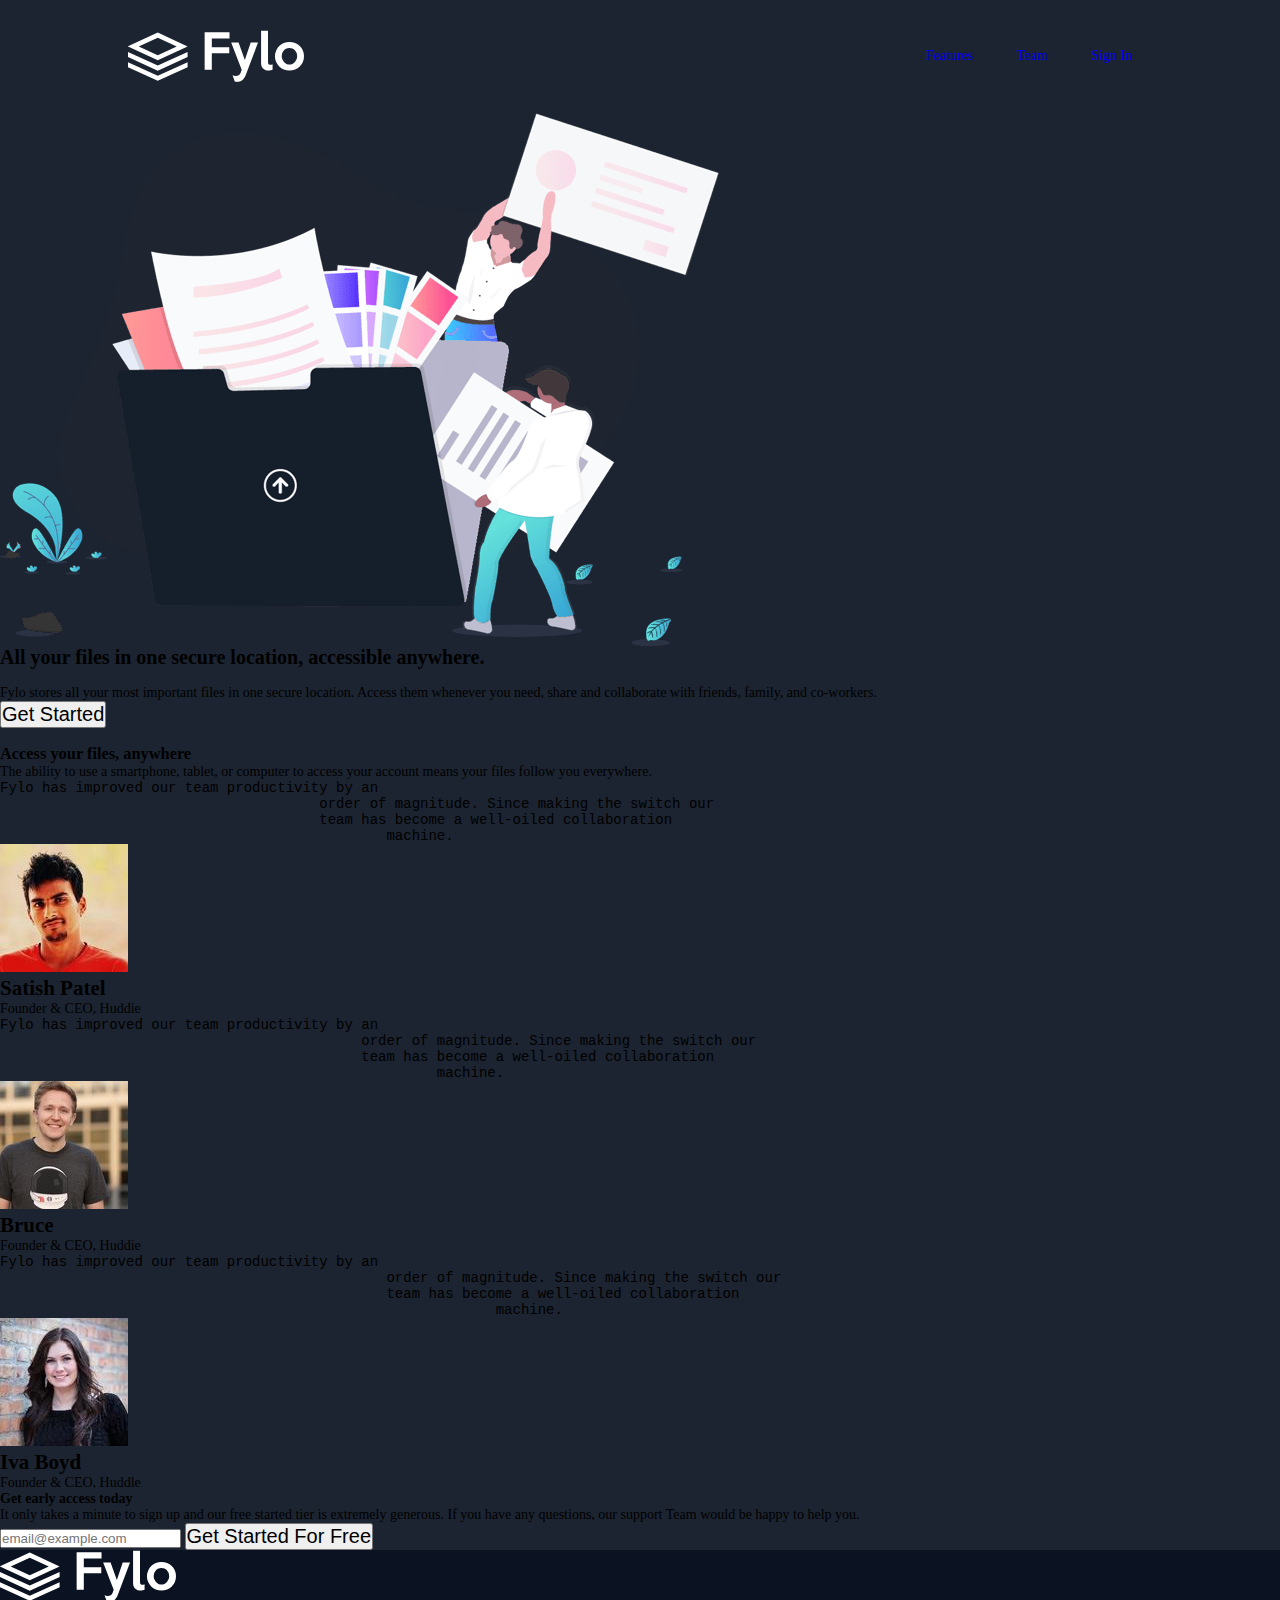
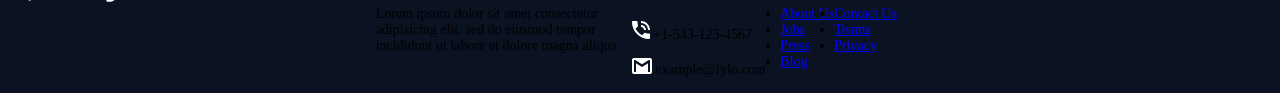
==== index.html @ 8680dce1 "Update index.html" ====
<!DOCTYPE html>
<html lang="en">

<head>
    <meta charset="UTF-8">
    <meta http-equiv="X-UA-Compatible" content="IE=edge">
    <meta name="viewport" content="width=device-width, initial-scale=1.0">
    <title>Welcome to Fylo</title>
    <link rel="stylesheet" href="main.css">
</head>

<body>
     <header>
         <!--Use semantic html instead of too many divs-->
                <img class="logo" src="images/logo.svg" alt="logo">
                <nav>
                    <ul class="navlinks">
                <!--use emmnet to create multiple links instead of creating div
                it will help make code neater/ yes i understand but most of us are beginnners here, we are only after the output of our code even if it is not 
                    organise then we can start working on improvement and if their is any other way you can suggest feel free to let us know on the telegram 
                    group thank you-->
                <li><a href="#">Features</a></li>
                <li><a href="#">Team</a></li>
                <li><a href="#">Sign In</a></li>
                    </ul>
                </nav>
    </header>

    <main>
        <section>
            <div>
                <img  class="icon"  src="images/illustration-intro.png" alt="">
            </div>
        <div>
            <h1>All your files in one secure location, accessible anywhere. </h1>
            <br/>    
            <p>Fylo stores all your most important files in one secure location. Access them whenever you need,
                    share and collaborate with friends, family, and co-workers.</p>
                   
                    <button>Get Started</button>
                    
                </div>
    </section>
    </main>
    
    <section class="menu">
        <div class="files">                            
          <img src="" alt="">                                   
           <h3>Access your files, anywhere</h3>                                        
           <p>The ability to use a smartphone, tablet, or                                                 
            computer to access your account means your                                                     
            files follow you everywhere. </p>       
       </div>   
    
    <div class="security">
        
    </section>
          
         <section class=”testimonials”>
                                     <!-- testimonials from users of fylo-->
                                            <!--one-->
                       <div class="satish-patel">
                               <p><pre>Fylo has improved our team productivity by an
                                      order of magnitude. Since making the switch our 
                                      team has become a well-oiled collaboration
                                              machine.</pre>
                                </p>


                                     <div class="image1">
                                         <img src="images/profile-1.jpg" alt="satish patel">
                                            <h2>Satish Patel</h2>
                                              <p>Founder & CEO, Huddie </p>
                                     </div>
                        </div>
                                                    
                                                    <!--two-->
                            <div class="bruce">
                                   <p><pre>Fylo has improved our team productivity by an
                                           order of magnitude. Since making the switch our 
                                           team has become a well-oiled collaboration
                                                    machine.</pre> </p>

                                        <div class="image2">
                                           <img src="images/profile-2.jpg" alt="Bruce">
                                               <h2>Bruce</h2>
                                                   <p>Founder & CEO, Huddie </p>
                                        </div>

                           </div>

                                                <!--three-->
                                 <div class="iva">
                                      <p><pre>Fylo has improved our team productivity by an
                                              order of magnitude. Since making the switch our 
                                              team has become a well-oiled collaboration
                                                           machine.</pre></p>
                                         <div class="image3">
                                             <img src="images/profile-3.jpg" alt="Iva Boyd">
                                                <h2>Iva Boyd</h2>
                                                   <p>Founder & CEO, Huddle </p>
                                          </div>

                                   </div>
        </section>
    

                   <form action="">
                        <h4>Get early access today</h4>
                            <p>It only takes a minute to sign up and our
                               free started tier is extremely generous. If
                                you have any questions, our support Team
                                  would be happy to help you.
                             </p>
                         <input type="email" placeholder="email@example.com">
                            <button>Get Started For Free</button>
                    </form>

    <section class="footer">
        <section class="footer-logo">
            <svg width="176" height="52" xmlns="http://www.w3.org/2000/svg">
                <g fill="#FFF" fill-rule="evenodd">
                    <path d="M0 16.372v.128l29.754 13.764 29.859-13.811v-.035L29.754 2.608 0 16.372zm10.727.064l19.028-8.802 19.03 8.802-19.031 8.801-19.027-8.801zM29.754 35.61L0 22.052v5.014l29.754 13.59L59.613 27.02v-5.015L29.754 35.61zm0 10.17L0 32.22v5.015l29.754 13.591L59.613 37.19v-5.014L29.754 45.78zM169.216 26.22a8.564 8.564 0 0 0-2.285-5.892 7.675 7.675 0 0 0-2.473-1.768 7.259 7.259 0 0 0-3.015-.636 7.259 7.259 0 0 0-3.015.636 7.674 7.674 0 0 0-2.473 1.768 8.565 8.565 0 0 0-2.285 5.893 8.564 8.564 0 0 0 2.285 5.893 7.674 7.674 0 0 0 2.473 1.767 7.258 7.258 0 0 0 3.015.637 7.258 7.258 0 0 0 3.015-.637 7.675 7.675 0 0 0 2.473-1.767 8.563 8.563 0 0 0 2.285-5.893zm6.784 0c0 2.044-.377 3.937-1.13 5.681a13.849 13.849 0 0 1-3.11 4.526c-1.319 1.273-2.866 2.279-4.64 3.017-1.775.739-3.667 1.108-5.677 1.108s-3.894-.37-5.653-1.108a14.659 14.659 0 0 1-4.617-3.04 14.116 14.116 0 0 1-3.11-4.55c-.753-1.744-1.13-3.622-1.13-5.633 0-1.98.385-3.842 1.154-5.586a14.718 14.718 0 0 1 3.133-4.573 14.457 14.457 0 0 1 4.617-3.064c1.759-.739 3.627-1.108 5.606-1.108 2.01 0 3.902.369 5.677 1.108 1.774.738 3.321 1.744 4.64 3.017 1.32 1.272 2.356 2.789 3.11 4.549.753 1.76 1.13 3.645 1.13 5.657zm-31.422 13.483a9.087 9.087 0 0 1-1.814.613 9.217 9.217 0 0 1-2.096.236c-1.005 0-1.971-.134-2.898-.4a6.347 6.347 0 0 1-2.426-1.297c-.69-.597-1.24-1.375-1.649-2.334-.408-.958-.612-2.113-.612-3.465V.717h6.925v31.16c0 1.132.228 1.91.683 2.334.456.425.997.637 1.625.637.786 0 1.54-.236 2.262-.707v5.562zM130.02 12.55l-12.249 32.386c-.91 2.42-2.104 4.164-3.58 5.233-1.476 1.068-3.235 1.603-5.277 1.603a8.4 8.4 0 0 1-1.036-.071 7.784 7.784 0 0 1-1.083-.212l-2.262-6.317a8.974 8.974 0 0 0 1.65.59 6.61 6.61 0 0 0 1.6.211c1.069 0 2.042-.243 2.922-.73.879-.488 1.554-1.391 2.025-2.711l.943-2.734-10.506-27.248h7.396l6.266 17.536 5.889-17.536h7.302zm-28.502-4.102H83.806v8.769h17.478v5.94H83.806v16.688h-7.16V2.179h24.873v6.27z"/>
                </g>
            </svg>
        </section>
        <section class="footer-2">
            <div class="map">
                <img src="" alt="">
            </div>
            <div>
                <p>Lorem ipsum dolor sit amet consectetur<br>
                   adipisicing elit. sed do eiusmod tempor<br>
                   incididunt ut labore et dolore magna aliqua
                </p>
            </div>
            <div>
                <div class="phoneline">
                    <svg width="18" height="18" xmlns="http://www.w3.org/2000/svg"><path d="M17 12.5c-1.2 0-2.4-.2-3.6-.6-.3-.1-.7 0-1 .2l-2.2 2.2c-2.8-1.4-5.1-3.8-6.6-6.6l2.2-2.2c.3-.3.4-.7.2-1-.3-1.1-.5-2.3-.5-3.5 0-.6-.4-1-1-1H1C.4 0 0 .4 0 1c0 9.4 7.6 17 17 17 .6 0 1-.4 1-1v-3.5c0-.6-.4-1-1-1zM16 9h2c0-5-4-9-9-9v2c3.9 0 7 3.1 7 7zm-4 0h2c0-2.8-2.2-5-5-5v2c1.7 0 3 1.3 3 3z" fill="#FFF" fill-rule="evenodd"/></svg>
                    <span>+1-543-123-4567</span>
                </div>
                <div class="phoneline">
                    <svg width="20" height="16" xmlns="http://www.w3.org/2000/svg"><g fill="none" fill-rule="evenodd"><path d="M-2-4h24v24H-2z"/><path d="M18 0H2C.9 0 0 .9 0 2v12c0 1.1.9 2 2 2h16c1.1 0 2-.9 2-2V2c0-1.1-.9-2-2-2zm0 14h-2V5.2L10 9 4 5.2V14H2V2h1.2L10 6.2 16.8 2H18v12z" fill="#FFF"/></g></svg>
                    <span>example@fylo.com</span>
                </div>
            </div>
            <div>
                <ul>
                    <li><a href="#">About Us</a></li>
                    <li><a href="#">Jobs</a></li>
                    <li><a href="#">Press</a></li>
                    <li><a href="#">Blog</a></li>
                </ul>
            </div>
            <div>
                <ul>
                    <li><a href="#">Contact Us</a></li>
                    <li><a href="#">Teams</a></li>
                    <li><a href="#">Privacy</a></li>
                </ul>
            </div>
            <div>
                <img src="" alt="">
                <img src="" alt="">
                <img src="" alt="">
            </div>
        </section>
    </section>
    
</body>

</html>
---- main.css ----
*{
    box-sizing: border-box;
    margin: 0;
    padding: 0;
    scroll-behavior: smooth;
}
body{
    background-color: hsl(217, 28%, 15%);
    font-size: 14px;
}
header{
    display: flex;
    justify-content: flex-end;
    align-items: center;
    padding: 30px 10%;
}
.logo{
cursor: pointer;
margin-right: auto;
}
.navlinks{
    list-style: none;
}
.navlinks li{
    display: inline-block;
    padding: 0px 20px;
    color: white;
}

.navlinks li a {
    transition: all 0.3s ease 0s;
    text-decoration: none;
}
.navlinks li a:hover {
    color: #0088a9;
}
.hero{
    display: flex;
    align-items: center;
    justify-content: center;
    text-align: center;
    margin: 0px 50px 0px 100px;
}
.hero p, h1, button{
font-size: 20px;
width: auto;
}
.hero button {
    width: 25%;
    border-radius: 20px;
    padding: 8px;
    border: 2px solid white;
    margin: 15px 6px 0px 0px;
    background: skyblue;
    transition: 0.5s ease;
    font-size: 15px;
}
/* i am having isue centering this */
.icon{
    display: flex;
    justify-content: center;
   }




.section-test {
    position: relative;
    margin: 40px 0px 300px 0px;
}
.quote {
    margin-left: 100px;
}
.testimonials {
    display: flex;
    justify-content: center;
    position: absolute;
    top: 30px;
    left: 110px;
    color: darkgrey;
}
.testimonial-i {
    border: 1px solid hsl(219, 30%, 18%);
    background-color: hsl(219, 30%, 18%);
    color: darkgrey;
    font-size: 14px;
    padding: 50px 30px;
    margin: 0px 25px 0px 0px;
    box-shadow: 10px 10px hsl(217, 28%, 16%);
}
.test-sec {
    display: flex;
    background-color: hsl(219, 30%, 18%);
    font-size: 8px;
    margin-top: 30px;
}
.image-t {
    width: 23px;
    border-radius: 50%;
}
.footer {
    background-color: hsl(219, 53%, 9%);
}
.footer-logo {
    background-image: url("logo.svg");
}
.footer-2 {
    display: flex;
    justify-content: center;
}
.phoneline {
    margin: 15px;
}
.social {
    background-color: a;
    border-radius: 50%;
}
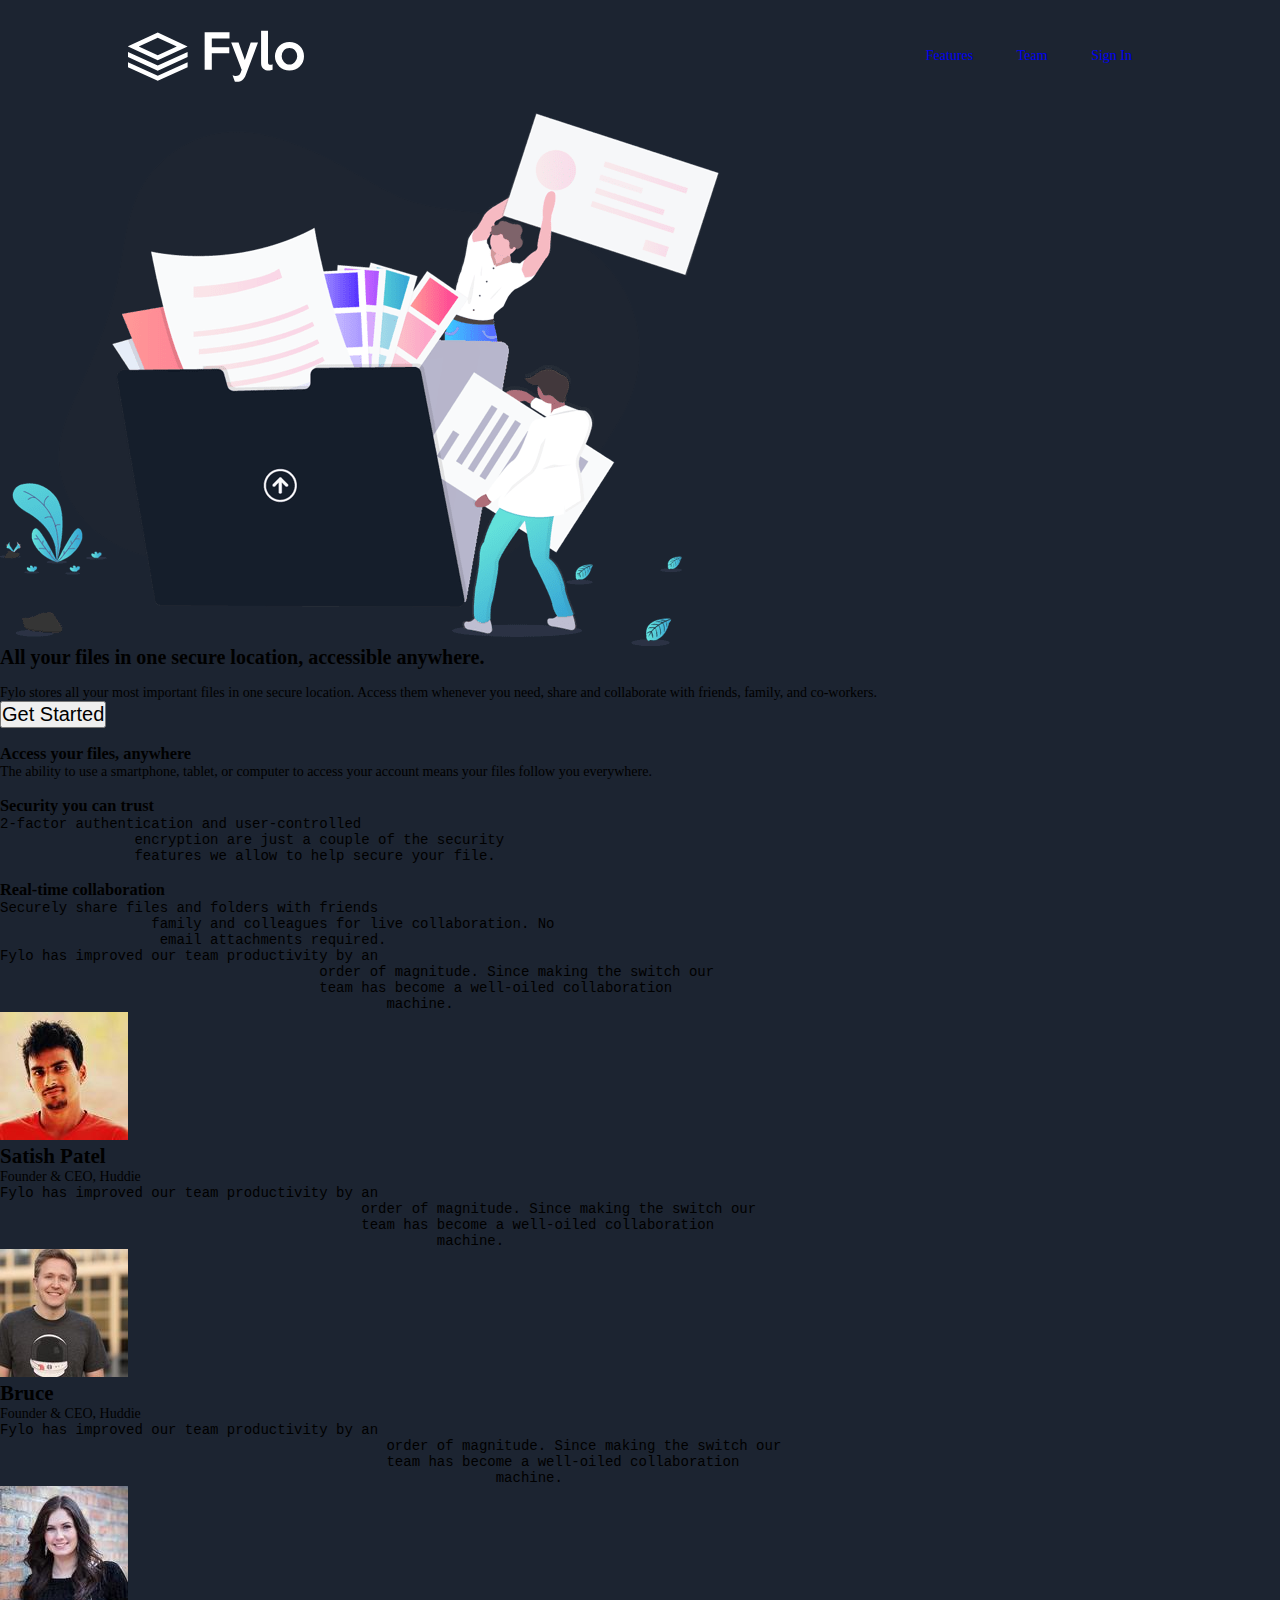
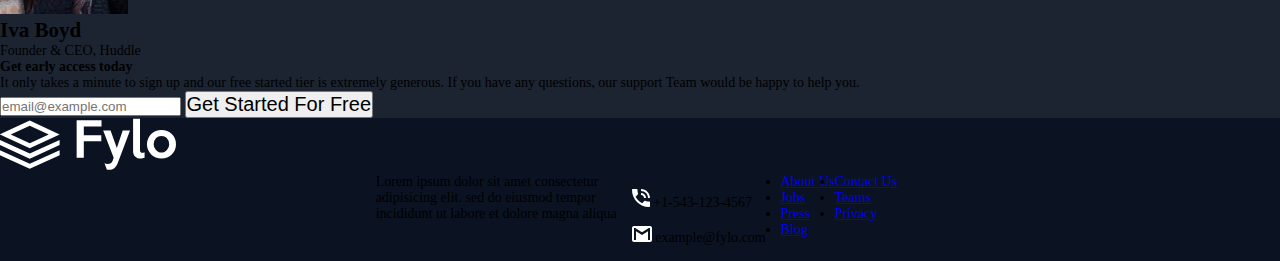
==== commit 66601831: "Update index.html" ====
--- a/index.html
+++ b/index.html
@@ -44,8 +44,9 @@
     </main>
     
     <section class="menu">
-        <div class="files">                            
-          <img src="" alt="">                                   
+
+       <div class="files">                            
+          <img src="images/" alt="">                                   
            <h3>Access your files, anywhere</h3>                                        
            <p>The ability to use a smartphone, tablet, or                                                 
             computer to access your account means your                                                     
@@ -53,6 +54,20 @@
        </div>   
     
     <div class="security">
+         <img src="images/" alt="">                       
+        <h3>Security you can trust</h3>                        
+        <p><pre>2-factor authentication and user-controlled                                        
+                encryption are just a couple of the security                                           
+                features we allow to help secure your file. </pre> </p>           
+    </div>     
+    
+    <div class="collaboration">                   
+          <img src="images/" alt="">                    
+         <h3>Real-time collaboration</h3>          
+          <p><pre>Securely share files and folders with friends                            
+                  family and colleagues for live collaboration. No                                        
+                   email attachments required.</pre> </p>   
+    </div>
         
     </section>
           
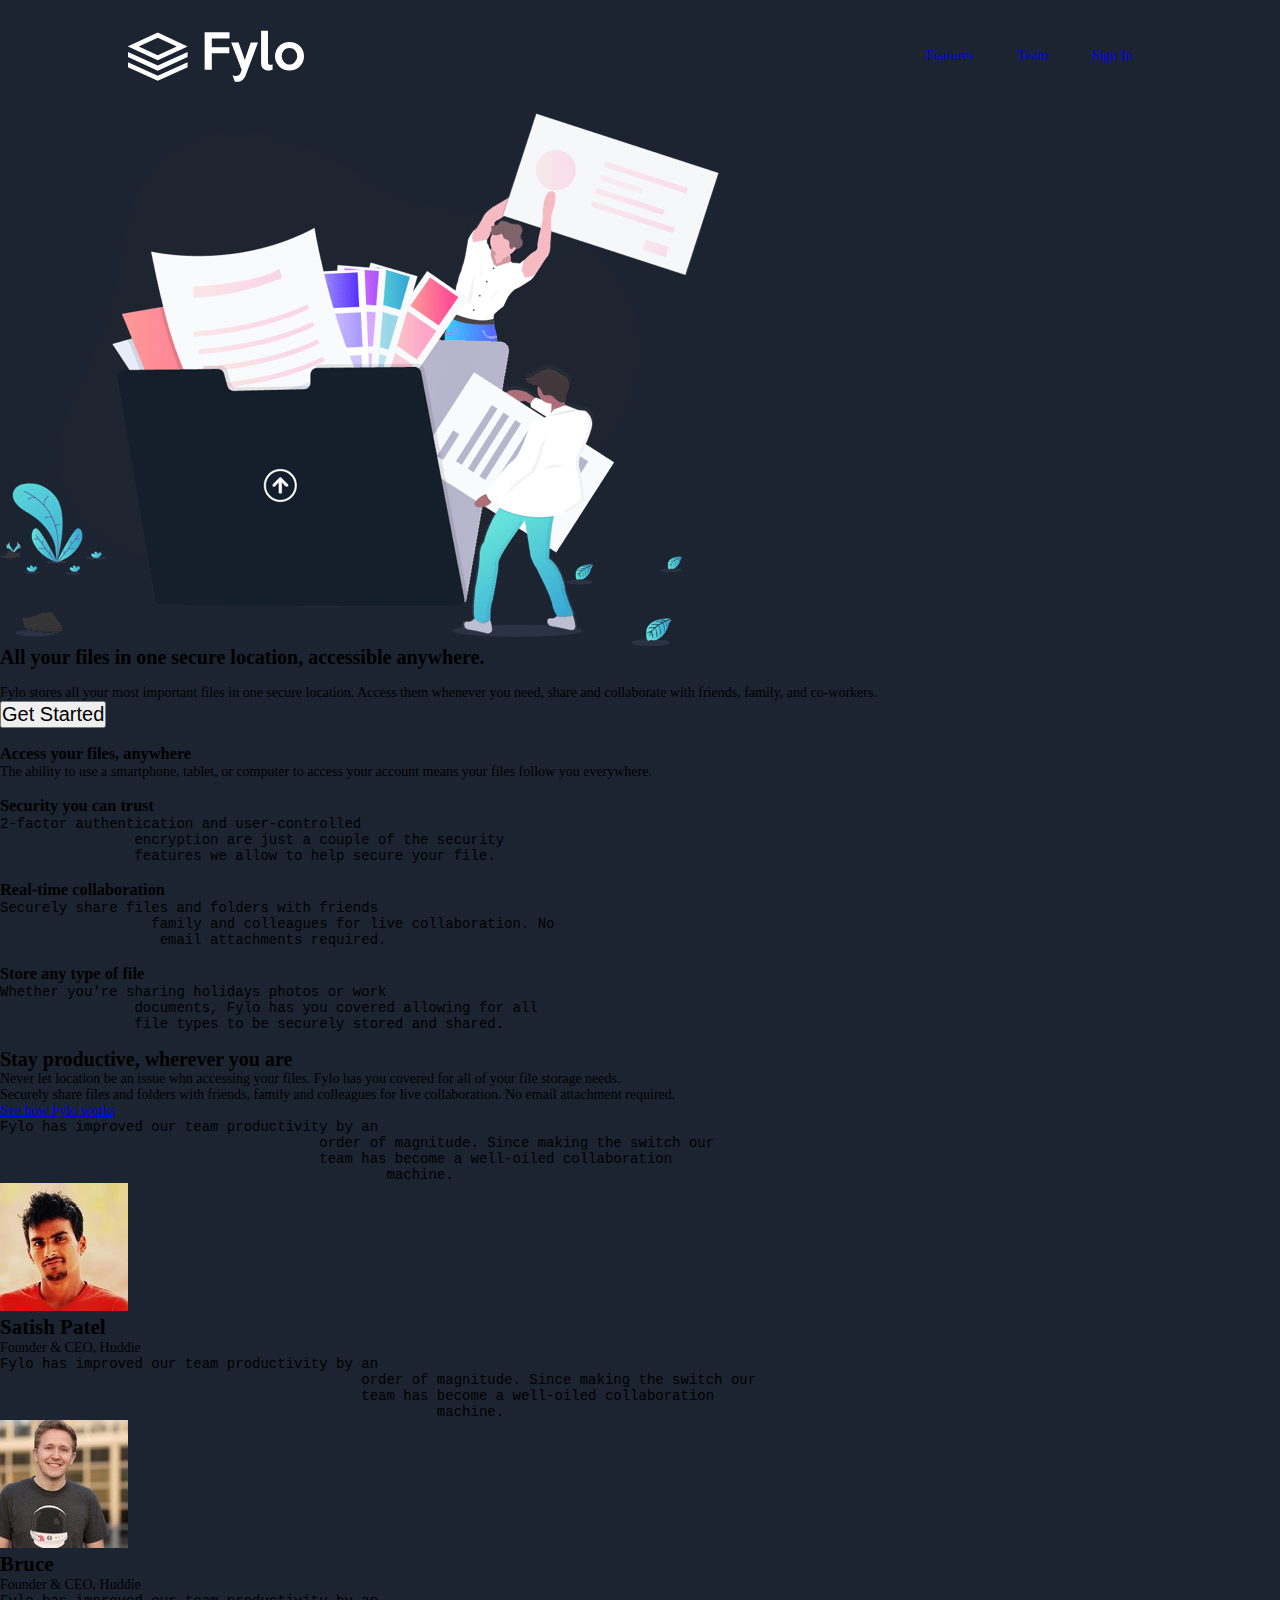
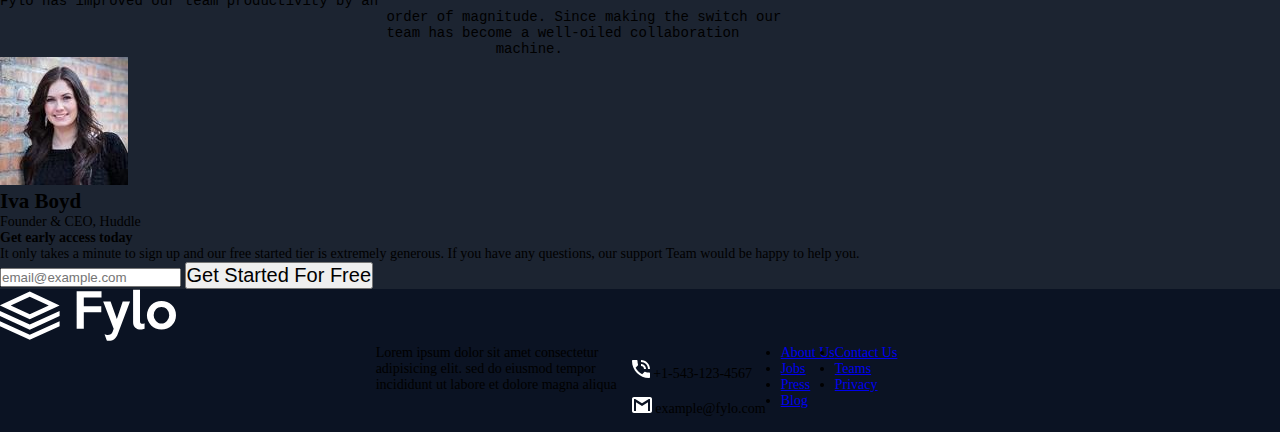
==== commit abad5716: "Update index.html" ====
--- a/index.html
+++ b/index.html
@@ -69,6 +69,27 @@
                    email attachments required.</pre> </p>   
     </div>
         
+    <div class="file">                                      
+        <img src="" alt="">                                       
+        <h3>Store any type of file</h3>                                   
+        <p><pre>Whether you're sharing holidays photos or work                                                     
+                documents, Fylo has you covered allowing for all                                                        
+                file types to be securely stored and shared.</pre></p>                             
+    </div>
+
+</section>    
+    <img src="images/" alt="">   
+        <div class="text">         
+           <h1>Stay productive, wherever you are</h1>            
+              <p>Never let location be an issue whn accessing                   
+                 your files. Fylo has you covered for all of your file                                  
+                 storage needs. </p>           
+   
+                      <p>Securely share files and folders with friends,                   
+                         family and colleagues for live collaboration. No                             
+                           email attachment required. </p>                
+    
+                               <a href="#">See how Fylo works</a>
     </section>
           
          <section class=”testimonials”>
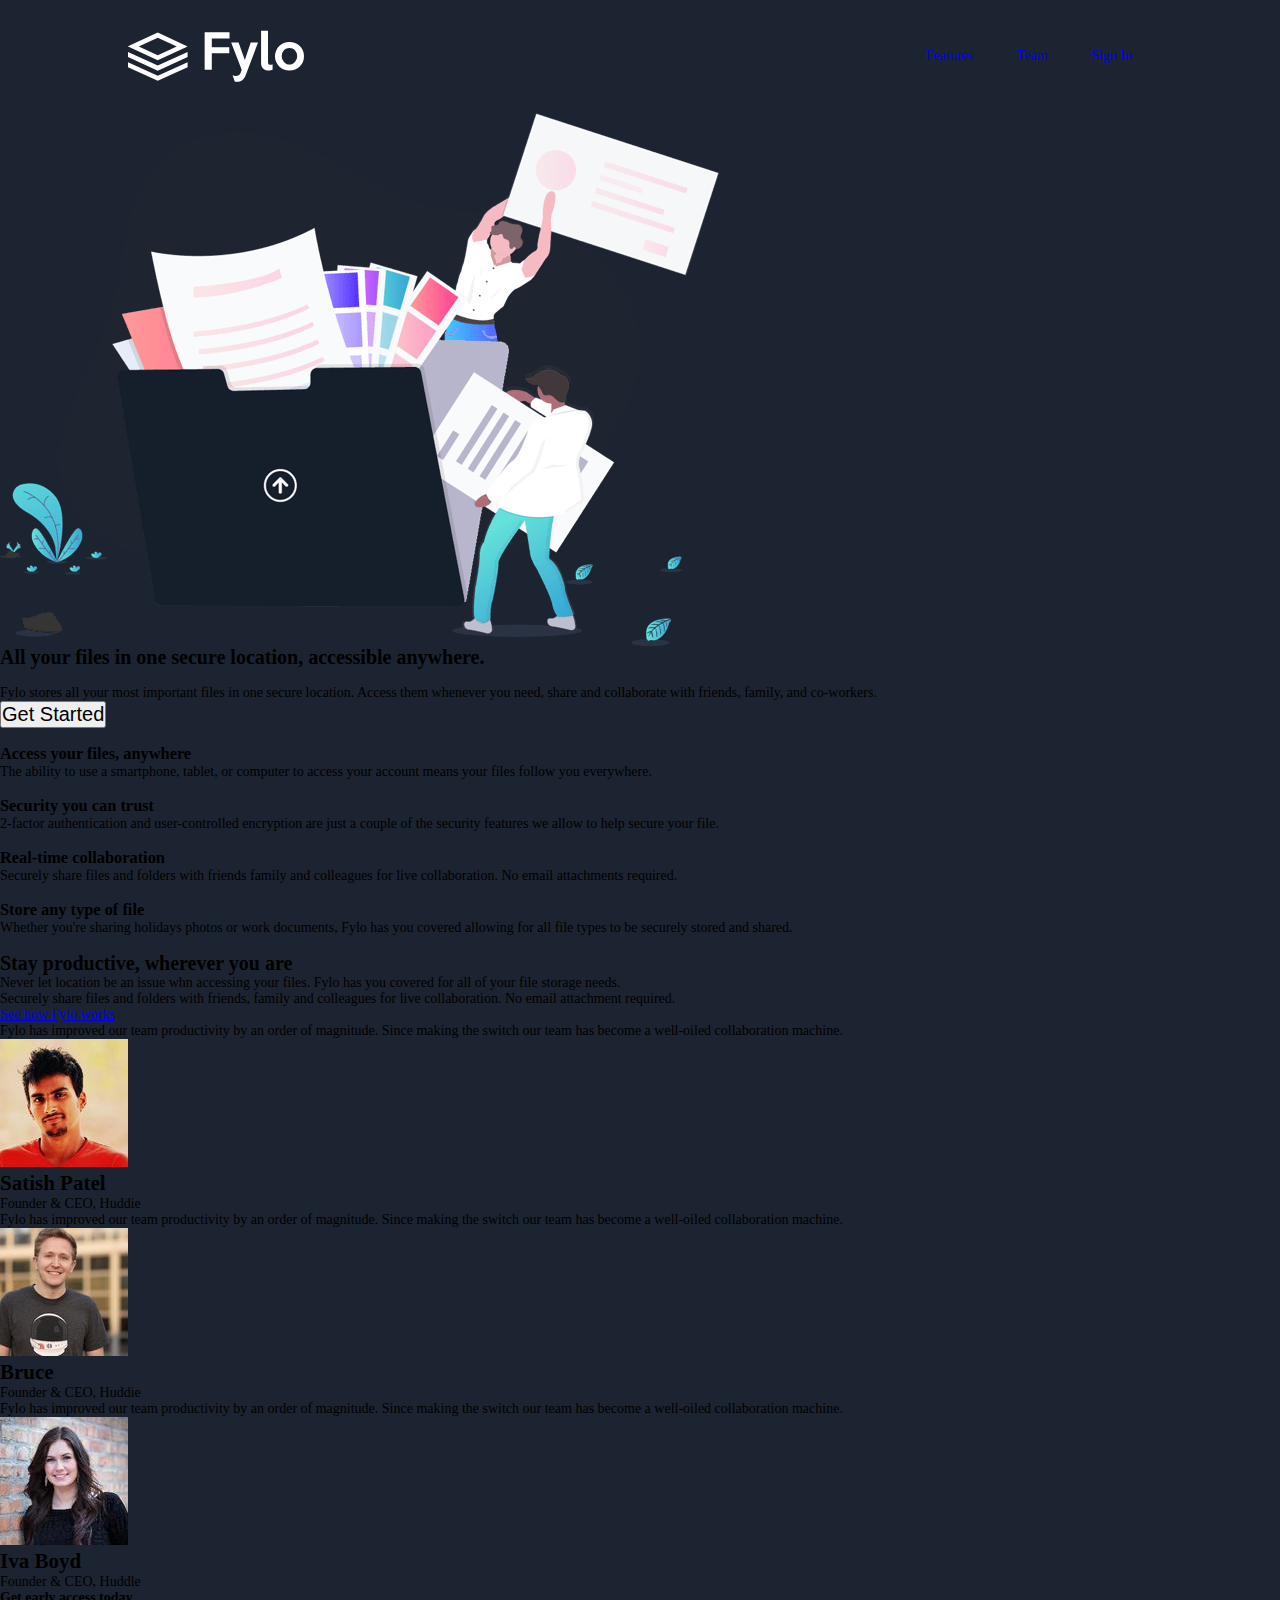
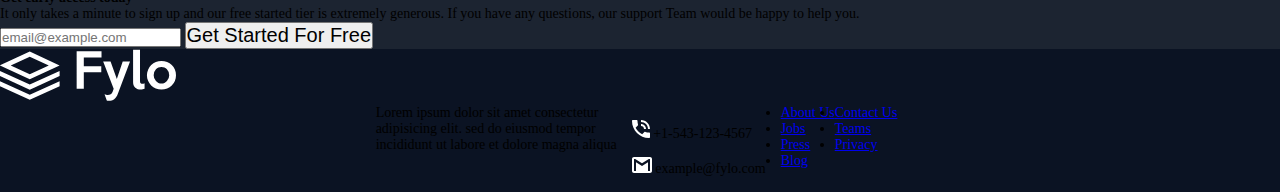
==== commit 0a547633: "Update index.html" ====
--- a/index.html
+++ b/index.html
@@ -56,25 +56,25 @@
     <div class="security">
          <img src="images/" alt="">                       
         <h3>Security you can trust</h3>                        
-        <p><pre>2-factor authentication and user-controlled                                        
+        <p>2-factor authentication and user-controlled                                        
                 encryption are just a couple of the security                                           
-                features we allow to help secure your file. </pre> </p>           
+                features we allow to help secure your file. </p>           
     </div>     
     
     <div class="collaboration">                   
           <img src="images/" alt="">                    
          <h3>Real-time collaboration</h3>          
-          <p><pre>Securely share files and folders with friends                            
+          <p>Securely share files and folders with friends                            
                   family and colleagues for live collaboration. No                                        
-                   email attachments required.</pre> </p>   
+                   email attachments required. </p>   
     </div>
         
     <div class="file">                                      
         <img src="" alt="">                                       
         <h3>Store any type of file</h3>                                   
-        <p><pre>Whether you're sharing holidays photos or work                                                     
+        <p>Whether you're sharing holidays photos or work                                                     
                 documents, Fylo has you covered allowing for all                                                        
-                file types to be securely stored and shared.</pre></p>                             
+                file types to be securely stored and shared.</p>                             
     </div>
 
 </section>    
@@ -96,10 +96,10 @@
                                      <!-- testimonials from users of fylo-->
                                             <!--one-->
                        <div class="satish-patel">
-                               <p><pre>Fylo has improved our team productivity by an
+                               <p>Fylo has improved our team productivity by an
                                       order of magnitude. Since making the switch our 
                                       team has become a well-oiled collaboration
-                                              machine.</pre>
+                                              machine.
                                 </p>
 
 
@@ -112,10 +112,10 @@
                                                     
                                                     <!--two-->
                             <div class="bruce">
-                                   <p><pre>Fylo has improved our team productivity by an
+                                   <p>Fylo has improved our team productivity by an
                                            order of magnitude. Since making the switch our 
                                            team has become a well-oiled collaboration
-                                                    machine.</pre> </p>
+                                                    machine. </p>
 
                                         <div class="image2">
                                            <img src="images/profile-2.jpg" alt="Bruce">
@@ -127,10 +127,10 @@
 
                                                 <!--three-->
                                  <div class="iva">
-                                      <p><pre>Fylo has improved our team productivity by an
+                                      <p>Fylo has improved our team productivity by an
                                               order of magnitude. Since making the switch our 
                                               team has become a well-oiled collaboration
-                                                           machine.</pre></p>
+                                                           machine.</p>
                                          <div class="image3">
                                              <img src="images/profile-3.jpg" alt="Iva Boyd">
                                                 <h2>Iva Boyd</h2>
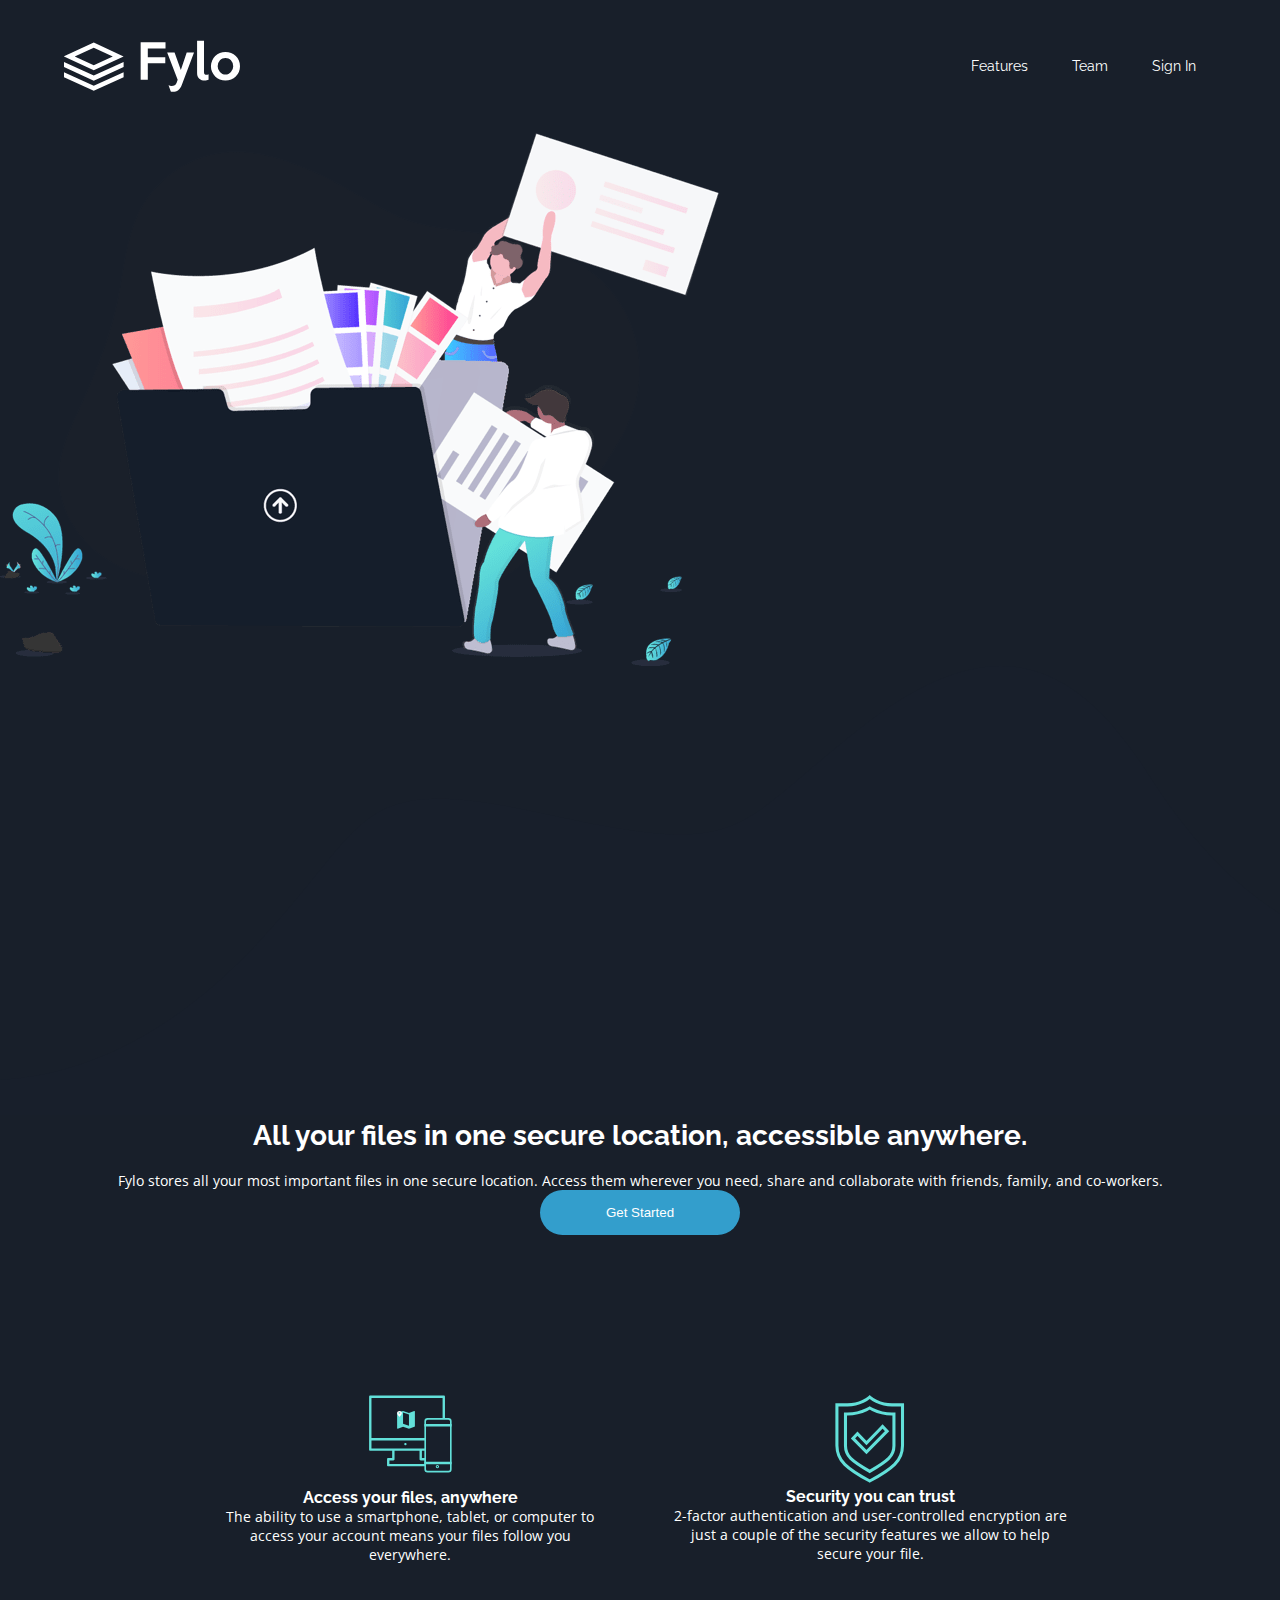
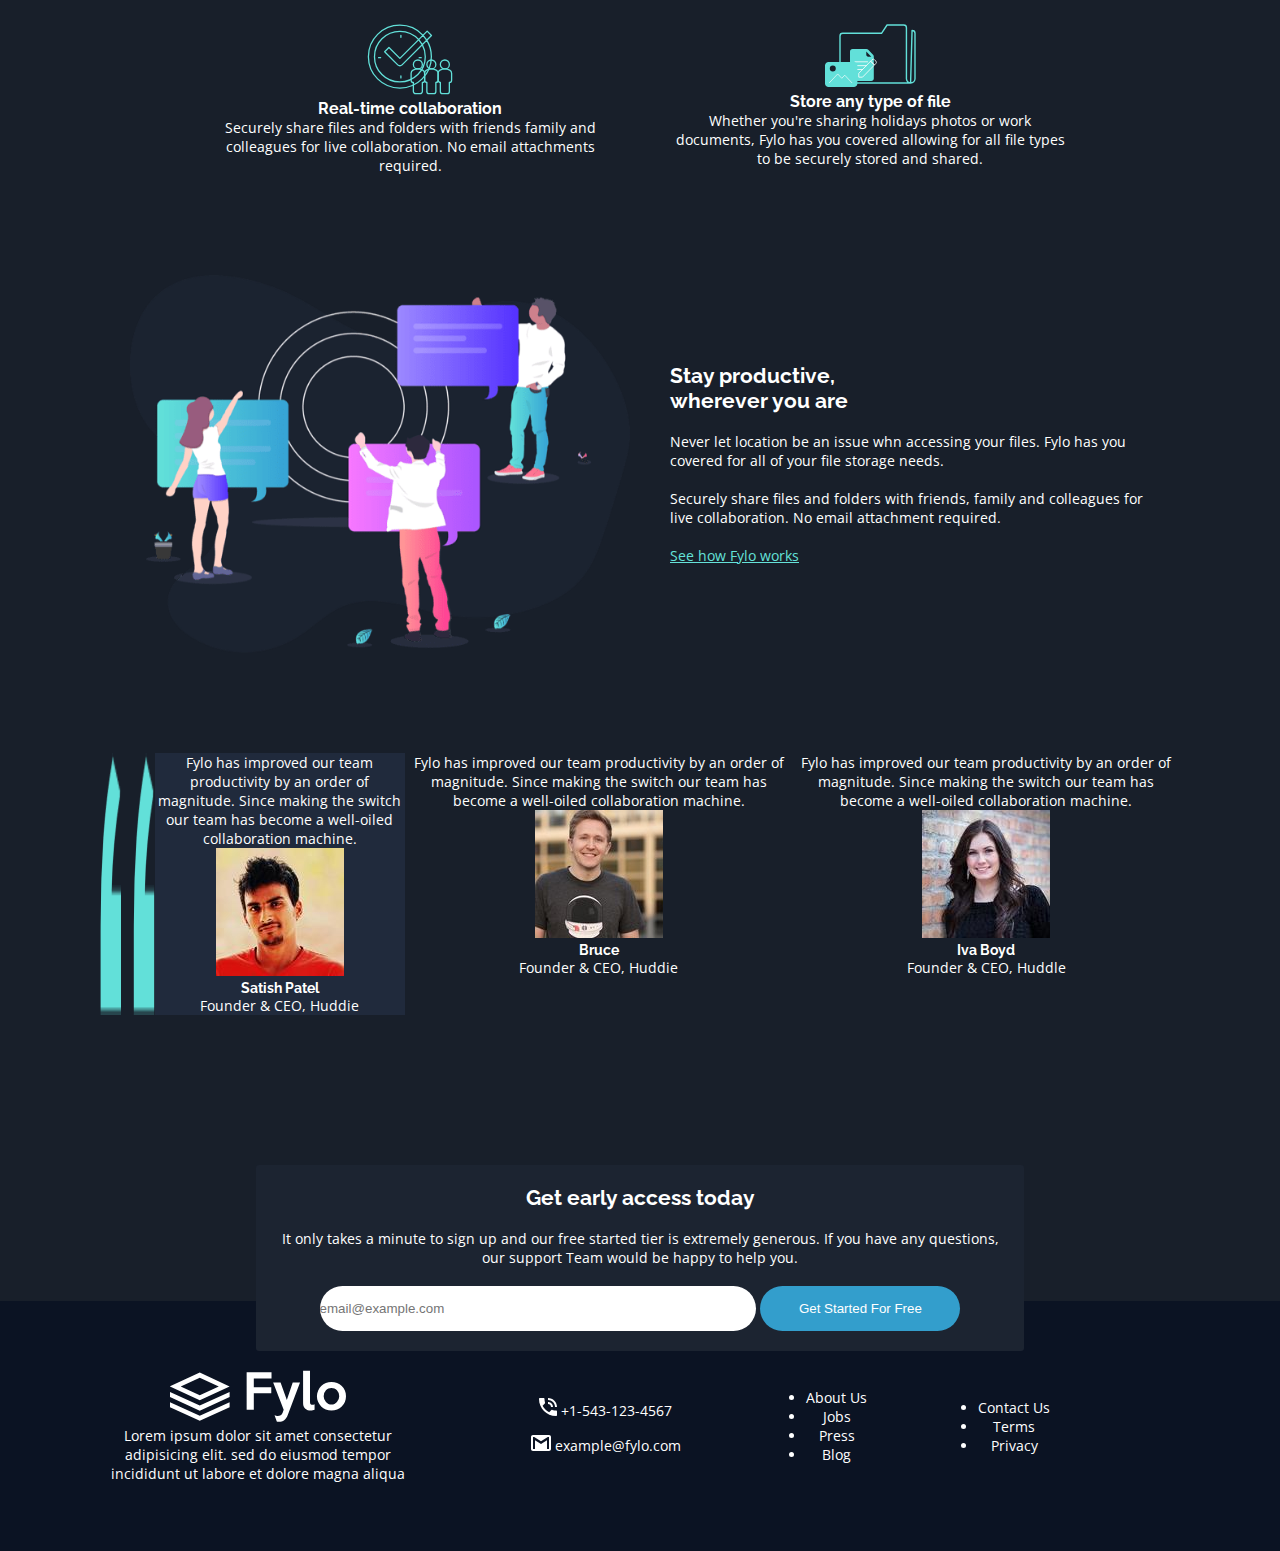
==== commit f40999c9: "Updated the CSS" ====
--- a/index.html
+++ b/index.html
@@ -7,14 +7,16 @@
     <meta name="viewport" content="width=device-width, initial-scale=1.0">
     <title>Welcome to Fylo</title>
     <link rel="stylesheet" href="main.css">
+    <link href="https://fonts.googleapis.com/css2?family=Raleway:wght@402;700&display=swap" rel="stylesheet">
+    <link href="https://fonts.googleapis.com/css2?family=Open+Sans:wght@400;701&display=swap" rel="stylesheet">
 </head>
 
 <body>
-     <header>
-         <!--Use semantic html instead of too many divs-->
-                <img class="logo" src="images/logo.svg" alt="logo">
-                <nav>
-                    <ul class="navlinks">
+    <header>
+        <!--Use semantic html instead of too many divs-->
+        <img class="logo" src="images/logo.svg" alt="logo">
+        <nav>
+            <ul class="navlinks">
                 <!--use emmnet to create multiple links instead of creating div
                 it will help make code neater/ yes i understand but most of us are beginnners here, we are only after the output of our code even if it is not 
                     organise then we can start working on improvement and if their is any other way you can suggest feel free to let us know on the telegram 
@@ -22,187 +24,199 @@
                 <li><a href="#">Features</a></li>
                 <li><a href="#">Team</a></li>
                 <li><a href="#">Sign In</a></li>
-                    </ul>
-                </nav>
+            </ul>
+        </nav>
     </header>
 
-    <main>
-        <section>
-            <div>
-                <img  class="icon"  src="images/illustration-intro.png" alt="">
-            </div>
+    <section class="main">
+        <img class="icon" src="images/illustration-intro.png" alt="">
         <div>
+            <img src="images/bg-curvy-desktop.svg" alt="">
             <h1>All your files in one secure location, accessible anywhere. </h1>
-            <br/>    
-            <p>Fylo stores all your most important files in one secure location. Access them whenever you need,
-                    share and collaborate with friends, family, and co-workers.</p>
-                   
-                    <button>Get Started</button>
-                    
+            <br />
+            <p>Fylo stores all your most important files in one secure location. Access them wherever you need,
+                share and collaborate with friends, family, and co-workers.</p>
+            <button>Get Started</button>
+        </div>
+    </section>
+
+    <section class="menu">
+
+        <div class="files">
+            <img src="images/icon-access-anywhere.svg" alt="">
+            <h3>Access your files, anywhere</h3>
+            <p>The ability to use a smartphone, tablet, or
+                computer to access your account means your
+                files follow you everywhere. </p>
+        </div>
+
+        <div class="security">
+            <img src="images/icon-security.svg" alt="">
+            <h3>Security you can trust</h3>
+            <p>2-factor authentication and user-controlled
+                encryption are just a couple of the security
+                features we allow to help secure your file. </p>
+        </div>
+
+        <div class="collaboration">
+            <img src="images/icon-collaboration.svg" alt="">
+            <h3>Real-time collaboration</h3>
+            <p>Securely share files and folders with friends
+                family and colleagues for live collaboration. No
+                email attachments required. </p>
+        </div>
+
+        <div class="file">
+            <img src="images/icon-any-file.svg" alt="">
+            <h3>Store any type of file</h3>
+            <p>Whether you're sharing holidays photos or work
+                documents, Fylo has you covered allowing for all
+                file types to be securely stored and shared.</p>
+        </div>
+    </section>
+
+    <section class="illustration">
+        <img src="images/illustration-stay-productive.png" alt="">
+        <div class="text">
+            <h2>Stay productive, wherever you are</h2>
+            <br>
+            <p>Never let location be an issue whn accessing
+                your files. Fylo has you covered for all of your file
+                storage needs. </p>
+            <br>
+            <p>Securely share files and folders with friends,
+                family and colleagues for live collaboration. No
+                email attachment required. </p>
+            <br>
+            <a href="#">See how Fylo works</a>
+        </div>
+    </section>
+
+    <section class="testimonials">
+        <!-- testimonials from users of fylo-->
+        <!--one-->
+        <img src="images/bg-quotes.png" alt="">
+        <div class="satish-patel">
+            <p>Fylo has improved our team productivity by an
+                order of magnitude. Since making the switch our
+                team has become a well-oiled collaboration
+                machine.
+            </p>
+
+            <div class="image1">
+                <img src="images/profile-1.jpg" alt="satish patel">
+                <h4>Satish Patel</h4>
+                <p>Founder & CEO, Huddie </p>
+            </div>
+        </div>
+
+        <!--two-->
+        <div class="bruce">
+            <p>Fylo has improved our team productivity by an
+                order of magnitude. Since making the switch our
+                team has become a well-oiled collaboration
+                machine. </p>
+
+            <div class="image2">
+                <img src="images/profile-2.jpg" alt="Bruce">
+                <h4>Bruce</h4>
+                <p>Founder & CEO, Huddie </p>
+            </div>
+        </div>
+
+        <!--three-->
+        <div class="iva">
+            <p>Fylo has improved our team productivity by an
+                order of magnitude. Since making the switch our
+                team has become a well-oiled collaboration
+                machine.</p>
+            <div class="image3">
+                <img src="images/profile-3.jpg" alt="Iva Boyd">
+                <h4>Iva Boyd</h4>
+                <p>Founder & CEO, Huddle </p>
+            </div>
+        </div>
+    </section>
+
+    <section class="form">
+        <form action="">
+            <h2>Get early access today</h2>
+            <br>
+            <p>It only takes a minute to sign up and our
+                free started tier is extremely generous. If
+                you have any questions, our support Team
+                would be happy to help you.
+            </p>
+            <br>
+            <input type="email" placeholder="email@example.com">
+            <button>Get Started For Free</button>
+        </form>
+    </section>
+
+    <section class="footer">
+        <div class="left-side">
+            <section class="footer-logo">
+                <svg width="176" height="52" xmlns="http://www.w3.org/2000/svg">
+                    <g fill="#FFF" fill-rule="evenodd">
+                        <path
+                            d="M0 16.372v.128l29.754 13.764 29.859-13.811v-.035L29.754 2.608 0 16.372zm10.727.064l19.028-8.802 19.03 8.802-19.031 8.801-19.027-8.801zM29.754 35.61L0 22.052v5.014l29.754 13.59L59.613 27.02v-5.015L29.754 35.61zm0 10.17L0 32.22v5.015l29.754 13.591L59.613 37.19v-5.014L29.754 45.78zM169.216 26.22a8.564 8.564 0 0 0-2.285-5.892 7.675 7.675 0 0 0-2.473-1.768 7.259 7.259 0 0 0-3.015-.636 7.259 7.259 0 0 0-3.015.636 7.674 7.674 0 0 0-2.473 1.768 8.565 8.565 0 0 0-2.285 5.893 8.564 8.564 0 0 0 2.285 5.893 7.674 7.674 0 0 0 2.473 1.767 7.258 7.258 0 0 0 3.015.637 7.258 7.258 0 0 0 3.015-.637 7.675 7.675 0 0 0 2.473-1.767 8.563 8.563 0 0 0 2.285-5.893zm6.784 0c0 2.044-.377 3.937-1.13 5.681a13.849 13.849 0 0 1-3.11 4.526c-1.319 1.273-2.866 2.279-4.64 3.017-1.775.739-3.667 1.108-5.677 1.108s-3.894-.37-5.653-1.108a14.659 14.659 0 0 1-4.617-3.04 14.116 14.116 0 0 1-3.11-4.55c-.753-1.744-1.13-3.622-1.13-5.633 0-1.98.385-3.842 1.154-5.586a14.718 14.718 0 0 1 3.133-4.573 14.457 14.457 0 0 1 4.617-3.064c1.759-.739 3.627-1.108 5.606-1.108 2.01 0 3.902.369 5.677 1.108 1.774.738 3.321 1.744 4.64 3.017 1.32 1.272 2.356 2.789 3.11 4.549.753 1.76 1.13 3.645 1.13 5.657zm-31.422 13.483a9.087 9.087 0 0 1-1.814.613 9.217 9.217 0 0 1-2.096.236c-1.005 0-1.971-.134-2.898-.4a6.347 6.347 0 0 1-2.426-1.297c-.69-.597-1.24-1.375-1.649-2.334-.408-.958-.612-2.113-.612-3.465V.717h6.925v31.16c0 1.132.228 1.91.683 2.334.456.425.997.637 1.625.637.786 0 1.54-.236 2.262-.707v5.562zM130.02 12.55l-12.249 32.386c-.91 2.42-2.104 4.164-3.58 5.233-1.476 1.068-3.235 1.603-5.277 1.603a8.4 8.4 0 0 1-1.036-.071 7.784 7.784 0 0 1-1.083-.212l-2.262-6.317a8.974 8.974 0 0 0 1.65.59 6.61 6.61 0 0 0 1.6.211c1.069 0 2.042-.243 2.922-.73.879-.488 1.554-1.391 2.025-2.711l.943-2.734-10.506-27.248h7.396l6.266 17.536 5.889-17.536h7.302zm-28.502-4.102H83.806v8.769h17.478v5.94H83.806v16.688h-7.16V2.179h24.873v6.27z" />
+                    </g>
+                </svg>
+            </section>
+            <section class="footer-2">
+                <div class="map">
+                    <img src="" alt="">
                 </div>
-    </section>
-    </main>
-    
-    <section class="menu">
-
-       <div class="files">                            
-          <img src="images/" alt="">                                   
-           <h3>Access your files, anywhere</h3>                                        
-           <p>The ability to use a smartphone, tablet, or                                                 
-            computer to access your account means your                                                     
-            files follow you everywhere. </p>       
-       </div>   
-    
-    <div class="security">
-         <img src="images/" alt="">                       
-        <h3>Security you can trust</h3>                        
-        <p>2-factor authentication and user-controlled                                        
-                encryption are just a couple of the security                                           
-                features we allow to help secure your file. </p>           
-    </div>     
-    
-    <div class="collaboration">                   
-          <img src="images/" alt="">                    
-         <h3>Real-time collaboration</h3>          
-          <p>Securely share files and folders with friends                            
-                  family and colleagues for live collaboration. No                                        
-                   email attachments required. </p>   
-    </div>
-        
-    <div class="file">                                      
-        <img src="" alt="">                                       
-        <h3>Store any type of file</h3>                                   
-        <p>Whether you're sharing holidays photos or work                                                     
-                documents, Fylo has you covered allowing for all                                                        
-                file types to be securely stored and shared.</p>                             
-    </div>
-
-</section>    
-    <img src="images/" alt="">   
-        <div class="text">         
-           <h1>Stay productive, wherever you are</h1>            
-              <p>Never let location be an issue whn accessing                   
-                 your files. Fylo has you covered for all of your file                                  
-                 storage needs. </p>           
-   
-                      <p>Securely share files and folders with friends,                   
-                         family and colleagues for live collaboration. No                             
-                           email attachment required. </p>                
-    
-                               <a href="#">See how Fylo works</a>
-    </section>
-          
-         <section class=”testimonials”>
-                                     <!-- testimonials from users of fylo-->
-                                            <!--one-->
-                       <div class="satish-patel">
-                               <p>Fylo has improved our team productivity by an
-                                      order of magnitude. Since making the switch our 
-                                      team has become a well-oiled collaboration
-                                              machine.
-                                </p>
-
-
-                                     <div class="image1">
-                                         <img src="images/profile-1.jpg" alt="satish patel">
-                                            <h2>Satish Patel</h2>
-                                              <p>Founder & CEO, Huddie </p>
-                                     </div>
-                        </div>
-                                                    
-                                                    <!--two-->
-                            <div class="bruce">
-                                   <p>Fylo has improved our team productivity by an
-                                           order of magnitude. Since making the switch our 
-                                           team has become a well-oiled collaboration
-                                                    machine. </p>
-
-                                        <div class="image2">
-                                           <img src="images/profile-2.jpg" alt="Bruce">
-                                               <h2>Bruce</h2>
-                                                   <p>Founder & CEO, Huddie </p>
-                                        </div>
-
-                           </div>
-
-                                                <!--three-->
-                                 <div class="iva">
-                                      <p>Fylo has improved our team productivity by an
-                                              order of magnitude. Since making the switch our 
-                                              team has become a well-oiled collaboration
-                                                           machine.</p>
-                                         <div class="image3">
-                                             <img src="images/profile-3.jpg" alt="Iva Boyd">
-                                                <h2>Iva Boyd</h2>
-                                                   <p>Founder & CEO, Huddle </p>
-                                          </div>
-
-                                   </div>
-        </section>
-    
-
-                   <form action="">
-                        <h4>Get early access today</h4>
-                            <p>It only takes a minute to sign up and our
-                               free started tier is extremely generous. If
-                                you have any questions, our support Team
-                                  would be happy to help you.
-                             </p>
-                         <input type="email" placeholder="email@example.com">
-                            <button>Get Started For Free</button>
-                    </form>
-
-    <section class="footer">
-        <section class="footer-logo">
-            <svg width="176" height="52" xmlns="http://www.w3.org/2000/svg">
-                <g fill="#FFF" fill-rule="evenodd">
-                    <path d="M0 16.372v.128l29.754 13.764 29.859-13.811v-.035L29.754 2.608 0 16.372zm10.727.064l19.028-8.802 19.03 8.802-19.031 8.801-19.027-8.801zM29.754 35.61L0 22.052v5.014l29.754 13.59L59.613 27.02v-5.015L29.754 35.61zm0 10.17L0 32.22v5.015l29.754 13.591L59.613 37.19v-5.014L29.754 45.78zM169.216 26.22a8.564 8.564 0 0 0-2.285-5.892 7.675 7.675 0 0 0-2.473-1.768 7.259 7.259 0 0 0-3.015-.636 7.259 7.259 0 0 0-3.015.636 7.674 7.674 0 0 0-2.473 1.768 8.565 8.565 0 0 0-2.285 5.893 8.564 8.564 0 0 0 2.285 5.893 7.674 7.674 0 0 0 2.473 1.767 7.258 7.258 0 0 0 3.015.637 7.258 7.258 0 0 0 3.015-.637 7.675 7.675 0 0 0 2.473-1.767 8.563 8.563 0 0 0 2.285-5.893zm6.784 0c0 2.044-.377 3.937-1.13 5.681a13.849 13.849 0 0 1-3.11 4.526c-1.319 1.273-2.866 2.279-4.64 3.017-1.775.739-3.667 1.108-5.677 1.108s-3.894-.37-5.653-1.108a14.659 14.659 0 0 1-4.617-3.04 14.116 14.116 0 0 1-3.11-4.55c-.753-1.744-1.13-3.622-1.13-5.633 0-1.98.385-3.842 1.154-5.586a14.718 14.718 0 0 1 3.133-4.573 14.457 14.457 0 0 1 4.617-3.064c1.759-.739 3.627-1.108 5.606-1.108 2.01 0 3.902.369 5.677 1.108 1.774.738 3.321 1.744 4.64 3.017 1.32 1.272 2.356 2.789 3.11 4.549.753 1.76 1.13 3.645 1.13 5.657zm-31.422 13.483a9.087 9.087 0 0 1-1.814.613 9.217 9.217 0 0 1-2.096.236c-1.005 0-1.971-.134-2.898-.4a6.347 6.347 0 0 1-2.426-1.297c-.69-.597-1.24-1.375-1.649-2.334-.408-.958-.612-2.113-.612-3.465V.717h6.925v31.16c0 1.132.228 1.91.683 2.334.456.425.997.637 1.625.637.786 0 1.54-.236 2.262-.707v5.562zM130.02 12.55l-12.249 32.386c-.91 2.42-2.104 4.164-3.58 5.233-1.476 1.068-3.235 1.603-5.277 1.603a8.4 8.4 0 0 1-1.036-.071 7.784 7.784 0 0 1-1.083-.212l-2.262-6.317a8.974 8.974 0 0 0 1.65.59 6.61 6.61 0 0 0 1.6.211c1.069 0 2.042-.243 2.922-.73.879-.488 1.554-1.391 2.025-2.711l.943-2.734-10.506-27.248h7.396l6.266 17.536 5.889-17.536h7.302zm-28.502-4.102H83.806v8.769h17.478v5.94H83.806v16.688h-7.16V2.179h24.873v6.27z"/>
-                </g>
-            </svg>
-        </section>
-        <section class="footer-2">
-            <div class="map">
-                <img src="" alt="">
-            </div>
-            <div>
-                <p>Lorem ipsum dolor sit amet consectetur<br>
-                   adipisicing elit. sed do eiusmod tempor<br>
-                   incididunt ut labore et dolore magna aliqua
-                </p>
-            </div>
-            <div>
-                <div class="phoneline">
-                    <svg width="18" height="18" xmlns="http://www.w3.org/2000/svg"><path d="M17 12.5c-1.2 0-2.4-.2-3.6-.6-.3-.1-.7 0-1 .2l-2.2 2.2c-2.8-1.4-5.1-3.8-6.6-6.6l2.2-2.2c.3-.3.4-.7.2-1-.3-1.1-.5-2.3-.5-3.5 0-.6-.4-1-1-1H1C.4 0 0 .4 0 1c0 9.4 7.6 17 17 17 .6 0 1-.4 1-1v-3.5c0-.6-.4-1-1-1zM16 9h2c0-5-4-9-9-9v2c3.9 0 7 3.1 7 7zm-4 0h2c0-2.8-2.2-5-5-5v2c1.7 0 3 1.3 3 3z" fill="#FFF" fill-rule="evenodd"/></svg>
-                    <span>+1-543-123-4567</span>
+                <div>
+                    <p>Lorem ipsum dolor sit amet consectetur<br>
+                        adipisicing elit. sed do eiusmod tempor<br>
+                        incididunt ut labore et dolore magna aliqua
+                    </p>
                 </div>
-                <div class="phoneline">
-                    <svg width="20" height="16" xmlns="http://www.w3.org/2000/svg"><g fill="none" fill-rule="evenodd"><path d="M-2-4h24v24H-2z"/><path d="M18 0H2C.9 0 0 .9 0 2v12c0 1.1.9 2 2 2h16c1.1 0 2-.9 2-2V2c0-1.1-.9-2-2-2zm0 14h-2V5.2L10 9 4 5.2V14H2V2h1.2L10 6.2 16.8 2H18v12z" fill="#FFF"/></g></svg>
-                    <span>example@fylo.com</span>
-                </div>
-            </div>
-            <div>
-                <ul>
-                    <li><a href="#">About Us</a></li>
-                    <li><a href="#">Jobs</a></li>
-                    <li><a href="#">Press</a></li>
-                    <li><a href="#">Blog</a></li>
-                </ul>
-            </div>
-            <div>
-                <ul>
-                    <li><a href="#">Contact Us</a></li>
-                    <li><a href="#">Teams</a></li>
-                    <li><a href="#">Privacy</a></li>
-                </ul>
-            </div>
-            <div>
-                <img src="" alt="">
-                <img src="" alt="">
-                <img src="" alt="">
-            </div>
-        </section>
-    </section>
-    
+        </div>
+        <div class="middle1">
+            <div class="phoneline">
+                <svg width="18" height="18" xmlns="http://www.w3.org/2000/svg">
+                    <path
+                        d="M17 12.5c-1.2 0-2.4-.2-3.6-.6-.3-.1-.7 0-1 .2l-2.2 2.2c-2.8-1.4-5.1-3.8-6.6-6.6l2.2-2.2c.3-.3.4-.7.2-1-.3-1.1-.5-2.3-.5-3.5 0-.6-.4-1-1-1H1C.4 0 0 .4 0 1c0 9.4 7.6 17 17 17 .6 0 1-.4 1-1v-3.5c0-.6-.4-1-1-1zM16 9h2c0-5-4-9-9-9v2c3.9 0 7 3.1 7 7zm-4 0h2c0-2.8-2.2-5-5-5v2c1.7 0 3 1.3 3 3z"
+                        fill="#FFF" fill-rule="evenodd" />
+                </svg>
+                <span>+1-543-123-4567</span>
+            </div>
+            <div class="phoneline">
+                <svg width="20" height="16" xmlns="http://www.w3.org/2000/svg">
+                    <g fill="none" fill-rule="evenodd">
+                        <path d="M-2-4h24v24H-2z" />
+                        <path
+                            d="M18 0H2C.9 0 0 .9 0 2v12c0 1.1.9 2 2 2h16c1.1 0 2-.9 2-2V2c0-1.1-.9-2-2-2zm0 14h-2V5.2L10 9 4 5.2V14H2V2h1.2L10 6.2 16.8 2H18v12z"
+                            fill="#FFF" />
+                    </g>
+                </svg>
+                <span>example@fylo.com</span>
+            </div>
+        </div>
+        <div class="middle2">
+            <ul>
+                <li><a href="#">About Us</a></li>
+                <li><a href="#">Jobs</a></li>
+                <li><a href="#">Press</a></li>
+                <li><a href="#">Blog</a></li>
+            </ul>
+        </div>
+        <div class="middle2">
+            <ul>
+                <li><a href="#">Contact Us</a></li>
+                <li><a href="#">Terms</a></li>
+                <li><a href="#">Privacy</a></li>
+            </ul>
+        </div>
+        <div class="right-side">
+            <img src="" alt="">
+            <img src="" alt="">
+            <img src="" alt="">
+        </div>
+    </section>
+
 </body>
 
-</html>
+</html>--- a/main.css
+++ b/main.css
@@ -1,51 +1,83 @@
-*{
+* {
     box-sizing: border-box;
     margin: 0;
     padding: 0;
     scroll-behavior: smooth;
 }
-body{
-    background-color: hsl(217, 28%, 15%);
+
+body {
+    font-family: Open Sans;
+    background-color: hsl(218, 28%, 13%);
     font-size: 14px;
-}
-header{
+    text-align: center;
+    color: hsl(0, 0%, 100%);
+}
+
+h1,
+h2,
+h3,
+h4 {
+    font-family: Raleway;
+}
+
+header {
+    font-family: Raleway;
     display: flex;
     justify-content: flex-end;
     align-items: center;
-    padding: 30px 10%;
-}
-.logo{
-cursor: pointer;
-margin-right: auto;
-}
-.navlinks{
+    padding: 40px 5%;
+}
+
+.logo {
+    cursor: pointer;
+    margin-right: auto;
+}
+
+.navlinks {
     list-style: none;
 }
-.navlinks li{
+
+.navlinks li {
     display: inline-block;
     padding: 0px 20px;
+}
+
+.navlinks li a {
+    transition: all 0.3s ease 0s;
+    text-decoration: none;
     color: white;
 }
 
-.navlinks li a {
-    transition: all 0.3s ease 0s;
-    text-decoration: none;
-}
 .navlinks li a:hover {
-    color: #0088a9;
-}
-.hero{
+    color: hsl(0, 0%, 100%);
+    text-decoration: underline;
+}
+
+/* .hero {
     display: flex;
     align-items: center;
     justify-content: center;
     text-align: center;
     margin: 0px 50px 0px 100px;
-}
-.hero p, h1, button{
-font-size: 20px;
-width: auto;
-}
-.hero button {
+} */
+
+button {
+    transition: all 0.3s ease 0s;
+    width: 200px;
+    height: 45px;
+    background-color: hsl(198, 60%, 50%);
+    color: hsl(0, 0%, 100%);
+    border-radius: 3em;
+    border: none;
+    /* font-size: 100%; */
+    cursor: pointer;
+}
+
+button:hover {
+    background-color: hsl(176, 68%, 64%);
+}
+
+/* .hero button {
     width: 25%;
     border-radius: 20px;
     padding: 8px;
@@ -54,64 +86,123 @@
     background: skyblue;
     transition: 0.5s ease;
     font-size: 15px;
-}
+} */
+
 /* i am having isue centering this */
-.icon{
-    display: flex;
-    justify-content: center;
-   }
-
-
-
-
-.section-test {
+.icon {
+    display: flex;
+    justify-content: center;
+}
+
+
+
+
+.menu {
+    margin-top: 130px;
+    display: flex;
+    flex-flow: row wrap;
+    justify-content: center;
+
+}
+
+.menu div {
+    width: 400px;
+    margin: 30px;
+}
+
+.files h3 {
+    margin-top: 11px;
+}
+
+.illustration {
+    text-align: center;
+    margin: 70px;
+    display: flex;
+    align-items: center;
+    justify-content: center;
+}
+
+.illustration img {
+    width: 500px;
+}
+
+.text {
+    margin-left: 40px;
+    text-align: left;
+}
+
+.text h2 {
+    width: 200px;
+    word-wrap: break-word;
+}
+
+.text p {
+    width: 480px;
+}
+
+.text a {
+    transition: all 0.3s ease 0s;
+    color: hsl(176, 68%, 64%);
+}
+
+.text a:hover {
+    color: hsl(0, 0%, 100%);
+}
+
+.testimonials {
+    display: flex;
+    margin: 100px 100px;
+}
+
+.satish-patel {
+    width: 60%;
+    background-color: hsl(219, 30%, 18%);
+    border-radius: 0px;
+    display: flex;
+    flex-direction: column;
+
+}
+
+.form {
+    width: 60%;
+    margin: auto;
+    padding: 20px;
     position: relative;
-    margin: 40px 0px 300px 0px;
-}
-.quote {
-    margin-left: 100px;
-}
-.testimonials {
-    display: flex;
-    justify-content: center;
-    position: absolute;
-    top: 30px;
-    left: 110px;
-    color: darkgrey;
-}
-.testimonial-i {
-    border: 1px solid hsl(219, 30%, 18%);
-    background-color: hsl(219, 30%, 18%);
-    color: darkgrey;
-    font-size: 14px;
-    padding: 50px 30px;
-    margin: 0px 25px 0px 0px;
-    box-shadow: 10px 10px hsl(217, 28%, 16%);
-}
-.test-sec {
-    display: flex;
-    background-color: hsl(219, 30%, 18%);
-    font-size: 8px;
-    margin-top: 30px;
-}
-.image-t {
-    width: 23px;
-    border-radius: 50%;
-}
+    top: 50px;
+    background-color: hsl(217, 28%, 15%);
+    border-radius: 3px;
+}
+
+.form input {
+    height: 45px;
+    width: 60%;
+    border-radius: 3em;
+    border: none;
+}
+
 .footer {
+    height: 250px;
     background-color: hsl(219, 53%, 9%);
-}
+    display: flex;
+    justify-content: space-evenly;
+    align-items: center;
+}
+
 .footer-logo {
     background-image: url("logo.svg");
 }
+
 .footer-2 {
     display: flex;
     justify-content: center;
 }
+
 .phoneline {
     margin: 15px;
 }
-.social {
-    background-color: a;
-    border-radius: 50%;
-}
+
+.middle2 li a {
+    transition: all 0.3s ease 0s;
+    text-decoration: none;
+    color: white;
+}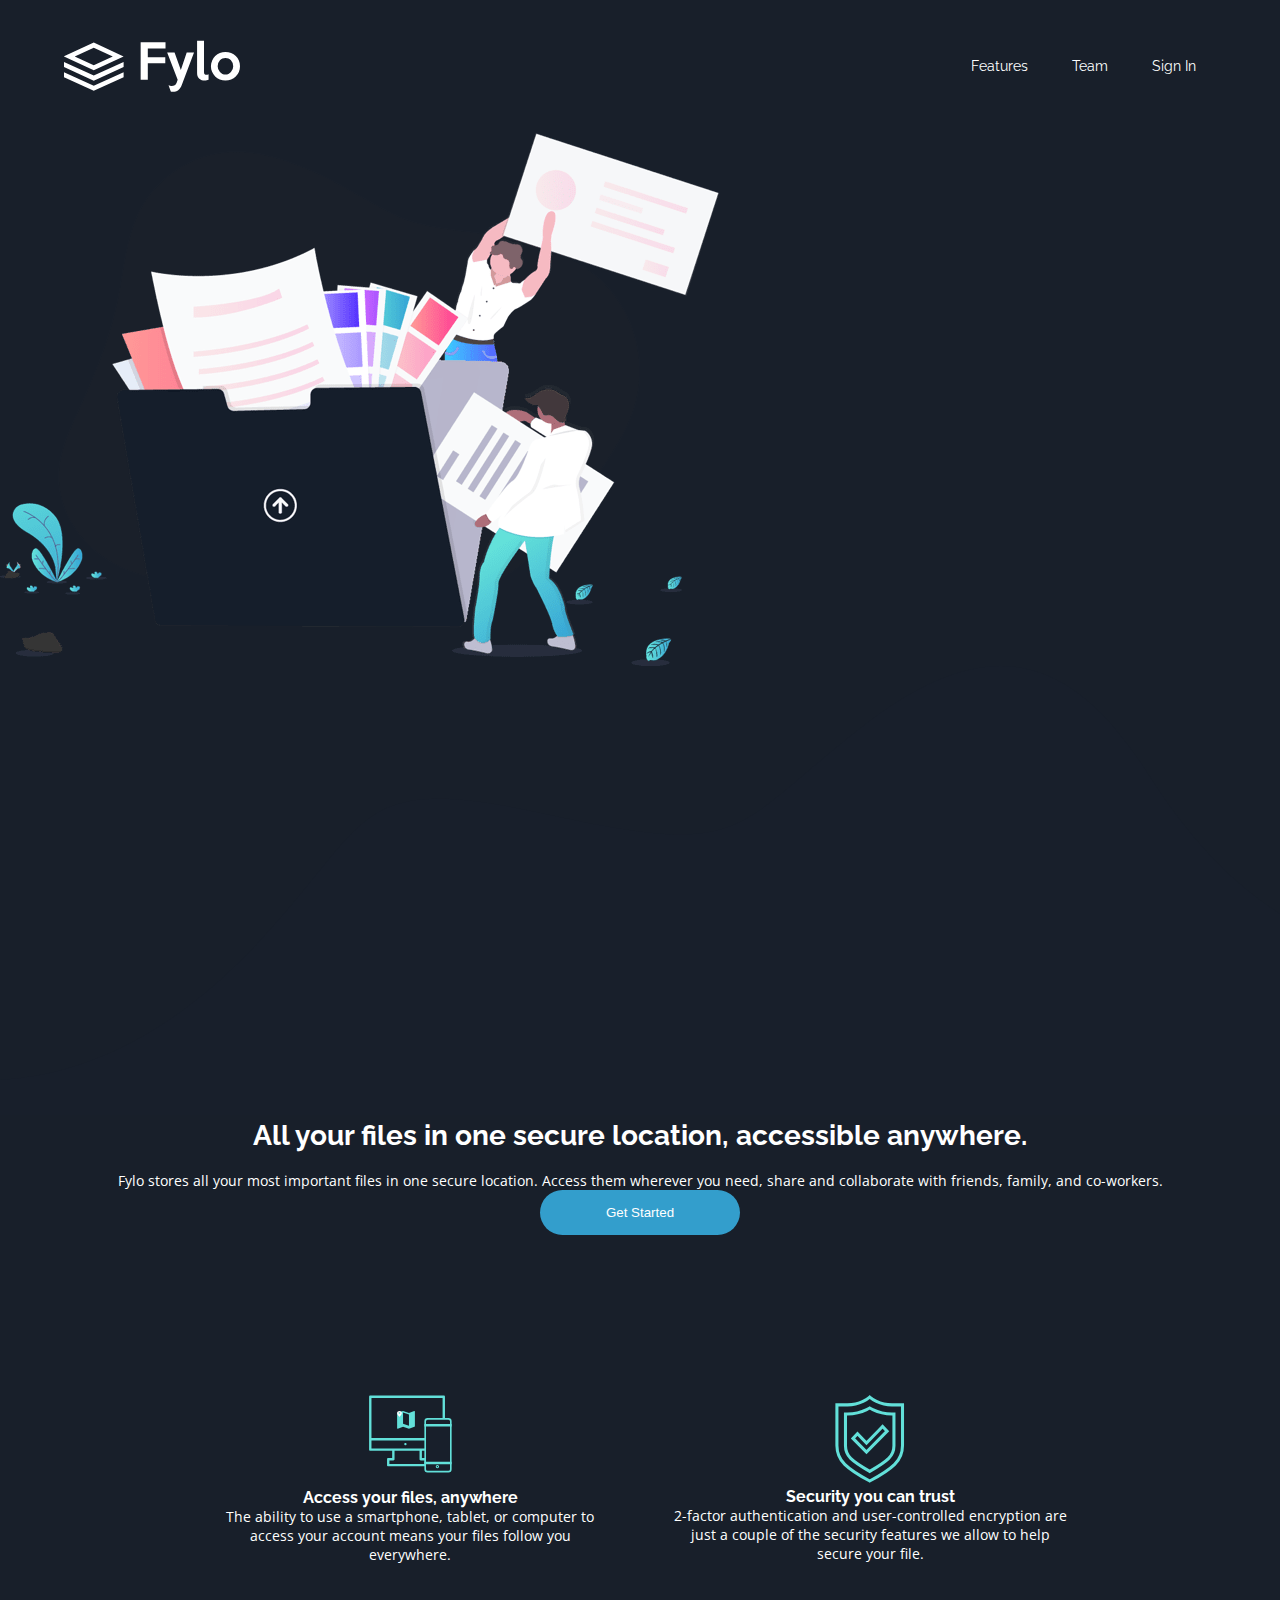
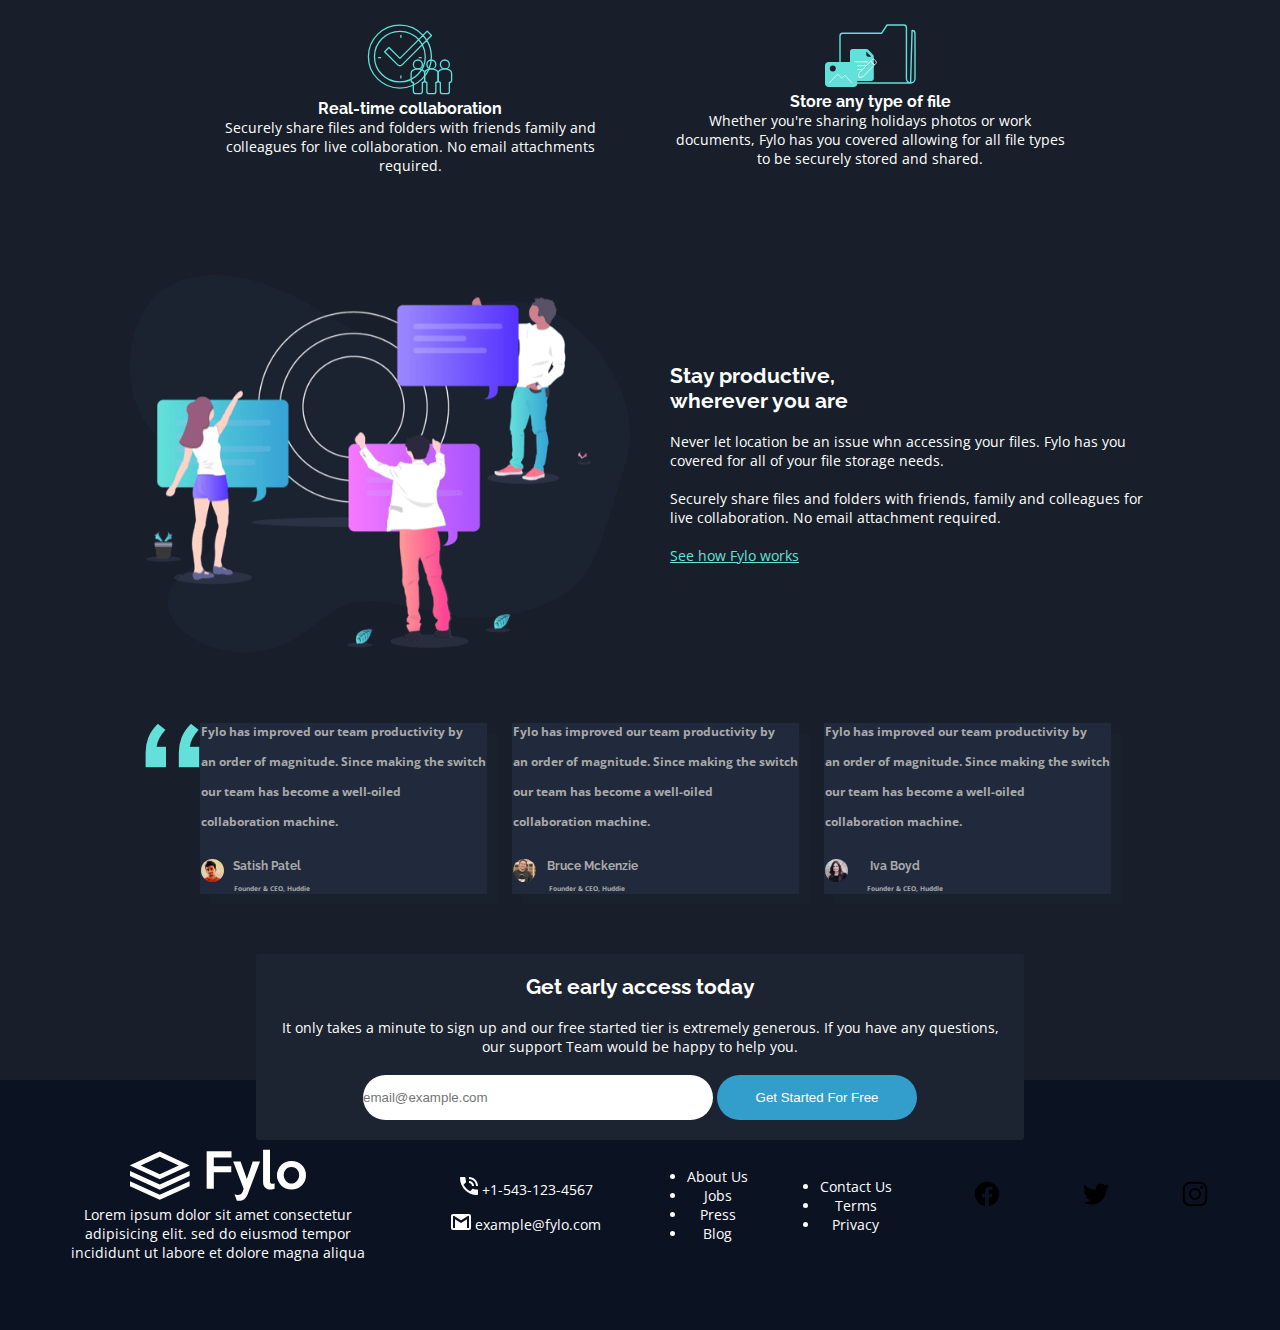
==== commit e21d38ea: "Merge branch 'main' of https://github.com/Chipilli/GROUP-3-CAPSTONE-PROJECT-1" ====
--- a/index.html
+++ b/index.html
@@ -92,54 +92,65 @@
         </div>
     </section>
 
-    <section class="testimonials">
-        <!-- testimonials from users of fylo-->
-        <!--one-->
-        <img src="images/bg-quotes.png" alt="">
-        <div class="satish-patel">
-            <p>Fylo has improved our team productivity by an
-                order of magnitude. Since making the switch our
-                team has become a well-oiled collaboration
-                machine.
-            </p>
-
-            <div class="image1">
-                <img src="images/profile-1.jpg" alt="satish patel">
-                <h4>Satish Patel</h4>
-                <p>Founder & CEO, Huddie </p>
+    <section class="section-test">
+        <img src="images/bg-quotes.png" alt="quotes" class="quote">
+        <div class="testimonial-i">
+            <div>
+                <h5 style="text-align: justify;">Fylo has improved our team productivity by<br><br>
+                    an order of magnitude. Since making the switch<br><br>
+                    our team has become a well-oiled<br><br>
+                    collaboration machine.
+                </h5>
             </div>
-        </div>
-
-        <!--two-->
-        <div class="bruce">
-            <p>Fylo has improved our team productivity by an
-                order of magnitude. Since making the switch our
-                team has become a well-oiled collaboration
-                machine. </p>
-
-            <div class="image2">
-                <img src="images/profile-2.jpg" alt="Bruce">
-                <h4>Bruce</h4>
-                <p>Founder & CEO, Huddie </p>
-            </div>
-        </div>
-
-        <!--three-->
-        <div class="iva">
-            <p>Fylo has improved our team productivity by an
-                order of magnitude. Since making the switch our
-                team has become a well-oiled collaboration
-                machine.</p>
-            <div class="image3">
-                <img src="images/profile-3.jpg" alt="Iva Boyd">
-                <h4>Iva Boyd</h4>
-                <p>Founder & CEO, Huddle </p>
-            </div>
-        </div>
-    </section>
-
-    <section class="form">
-        <form action="">
+
+            <section class="test-sec">
+                <div>
+                    <img src="images/profile-1.jpg" alt="image-1" class="image-t">
+                </div>
+                <div>
+                    <h2>Satish Patel</h2><br>
+                    <h5 style="margin-left: 10px;">Founder & CEO, Huddie </h5>
+                </div>
+            </section>
+        </div>
+
+        <div class="testimonial-i">
+            <h5 style="text-align: justify;">Fylo has improved our team productivity by<br><br>
+                an order of magnitude. Since making the switch<br><br>
+                our team has become a well-oiled<br><br>
+                collaboration machine.
+            </h5>
+            <section class="test-sec">
+                <div>
+                    <img src="images/profile-2.jpg" alt="image-2" class="image-t">
+                </div>
+                <div>
+                    <h2 style="margin-left: 11px;">Bruce Mckenzie</h2><br>
+                    <h5>Founder & CEO, Huddie </h5>
+                </div>
+            </section>
+        </div>
+
+        <div class="testimonial-i">
+            <h5 style="text-align: justify;">Fylo has improved our team productivity by<br><br>
+                an order of magnitude. Since making the switch<br><br>
+                our team has become a well-oiled<br><br>
+                collaboration machine.
+            </h5>
+            <section class="test-sec">
+                <div>
+                    <img src="images/profile-3.jpg" alt="image-3" class="image-t">
+                </div>
+                <div>
+                    <h2>Iva Boyd</h2><br>
+                    <h5 style="margin-left: 19px;">Founder & CEO, Huddle </h5>
+                </div>
+            </section>
+        </div>
+    </section>
+
+    <div class="form">
+        <form action="#">
             <h2>Get early access today</h2>
             <br>
             <p>It only takes a minute to sign up and our
@@ -151,7 +162,7 @@
             <input type="email" placeholder="email@example.com">
             <button>Get Started For Free</button>
         </form>
-    </section>
+    </div>
 
     <section class="footer">
         <div class="left-side">
@@ -210,10 +221,33 @@
                 <li><a href="#">Privacy</a></li>
             </ul>
         </div>
-        <div class="right-side">
-            <img src="" alt="">
-            <img src="" alt="">
-            <img src="" alt="">
+
+        <div style="margin: 16px 10px;">
+            <svg xmlns="http://www.w3.org/2000/svg" class="ionicon" viewBox="0 0 512 512" class="social">
+                <title>Logo Facebook</title>
+                <path
+                    d="M480 257.35c0-123.7-100.3-224-224-224s-224 100.3-224 224c0 111.8 81.9 204.47 189 221.29V322.12h-56.89v-64.77H221V208c0-56.13 33.45-87.16 84.61-87.16 24.51 0 50.15 4.38 50.15 4.38v55.13H327.5c-27.81 0-36.51 17.26-36.51 35v42h62.12l-9.92 64.77H291v156.54c107.1-16.81 189-109.48 189-221.31z"
+                    fill-rule="evenodd" />
+            </svg>
+            <p>&nbsp;&nbsp;&nbsp;&nbsp;&nbsp;&nbsp;&nbsp;</p>
+        </div>
+        <div>
+            <svg xmlns="http://www.w3.org/2000/svg" class="ionicon" viewBox="0 0 512 512">
+                <title>Logo Twitter</title>
+                <path
+                    d="M496 109.5a201.8 201.8 0 01-56.55 15.3 97.51 97.51 0 0043.33-53.6 197.74 197.74 0 01-62.56 23.5A99.14 99.14 0 00348.31 64c-54.42 0-98.46 43.4-98.46 96.9a93.21 93.21 0 002.54 22.1 280.7 280.7 0 01-203-101.3A95.69 95.69 0 0036 130.4c0 33.6 17.53 63.3 44 80.7A97.5 97.5 0 0135.22 199v1.2c0 47 34 86.1 79 95a100.76 100.76 0 01-25.94 3.4 94.38 94.38 0 01-18.51-1.8c12.51 38.5 48.92 66.5 92.05 67.3A199.59 199.59 0 0139.5 405.6a203 203 0 01-23.5-1.4A278.68 278.68 0 00166.74 448c181.36 0 280.44-147.7 280.44-275.8 0-4.2-.11-8.4-.31-12.5A198.48 198.48 0 00496 109.5z" />
+            </svg>
+            <p>&nbsp;&nbsp;&nbsp;&nbsp;&nbsp;&nbsp;&nbsp;</p>
+        </div>
+        <div>
+            <svg xmlns="http://www.w3.org/2000/svg" class="ionicon" viewBox="0 0 512 512">
+                <title>Logo Instagram</title>
+                <path
+                    d="M349.33 69.33a93.62 93.62 0 0193.34 93.34v186.66a93.62 93.62 0 01-93.34 93.34H162.67a93.62 93.62 0 01-93.34-93.34V162.67a93.62 93.62 0 0193.34-93.34h186.66m0-37.33H162.67C90.8 32 32 90.8 32 162.67v186.66C32 421.2 90.8 480 162.67 480h186.66C421.2 480 480 421.2 480 349.33V162.67C480 90.8 421.2 32 349.33 32z" />
+                <path
+                    d="M377.33 162.67a28 28 0 1128-28 27.94 27.94 0 01-28 28zM256 181.33A74.67 74.67 0 11181.33 256 74.75 74.75 0 01256 181.33m0-37.33a112 112 0 10112 112 112 112 0 00-112-112z" />
+            </svg>
+            <p>&nbsp;&nbsp;&nbsp;&nbsp;&nbsp;&nbsp;&nbsp;</p>
         </div>
     </section>
 
--- a/main.css
+++ b/main.css
@@ -60,22 +60,6 @@
     text-align: center;
     margin: 0px 50px 0px 100px;
 } */
-
-button {
-    transition: all 0.3s ease 0s;
-    width: 200px;
-    height: 45px;
-    background-color: hsl(198, 60%, 50%);
-    color: hsl(0, 0%, 100%);
-    border-radius: 3em;
-    border: none;
-    /* font-size: 100%; */
-    cursor: pointer;
-}
-
-button:hover {
-    background-color: hsl(176, 68%, 64%);
-}
 
 /* .hero button {
     width: 25%;
@@ -97,6 +81,22 @@
 
 
 
+button {
+    transition: all 0.3s ease 0s;
+    width: 200px;
+    height: 45px;
+    background-color: hsl(198, 60%, 50%);
+    color: hsl(0, 0%, 100%);
+    border-radius: 3em;
+    border: none;
+    /* font-size: 100%; */
+    cursor: pointer;
+}
+
+button:hover {
+    background-color: hsl(176, 68%, 64%);
+}
+
 .menu {
     margin-top: 130px;
     display: flex;
@@ -149,18 +149,39 @@
     color: hsl(0, 0%, 100%);
 }
 
-.testimonials {
-    display: flex;
-    margin: 100px 100px;
-}
-
-.satish-patel {
-    width: 60%;
+.section-test {
+    position: relative;
+    /* margin: 40px 0px 300px 0px; */
+    display: flex;
+    justify-content: center;
+    /* position: absolute; */
+    /* top: 30px; */
+    /* left: 110px; */
+    color: hsl(0, 0%, 66%);
+    /* margin: 100px 100px; */
+    align-items: flex-start;
+}
+
+.testimonial-i {
+    border: 1px solid hsl(219, 30%, 18%);
     background-color: hsl(219, 30%, 18%);
-    border-radius: 0px;
-    display: flex;
-    flex-direction: column;
-
+    color: darkgrey;
+    font-size: 14px;
+    /* padding: 50px 30px;  */
+    margin: 0px 25px 0px 0px;
+    box-shadow: 10px 10px #1d263440;
+}
+
+.test-sec {
+    display: flex;
+    background-color: hsl(219, 30%, 18%);
+    font-size: 8px;
+    margin-top: 30px;
+}
+
+.image-t {
+    width: 23px;
+    border-radius: 50%;
 }
 
 .form {
@@ -168,14 +189,14 @@
     margin: auto;
     padding: 20px;
     position: relative;
-    top: 50px;
+    top: 60px;
     background-color: hsl(217, 28%, 15%);
     border-radius: 3px;
 }
 
 .form input {
     height: 45px;
-    width: 60%;
+    width: 350px;
     border-radius: 3em;
     border: none;
 }
@@ -205,4 +226,17 @@
     transition: all 0.3s ease 0s;
     text-decoration: none;
     color: white;
+}
+
+.middle2 li a:hover {
+    color: hsl(0, 0%, 100%);
+}
+
+/* .quote {
+    margin-left: 100px;
+} */
+
+.social {
+    background-color: a;
+    border-radius: 50%;
 }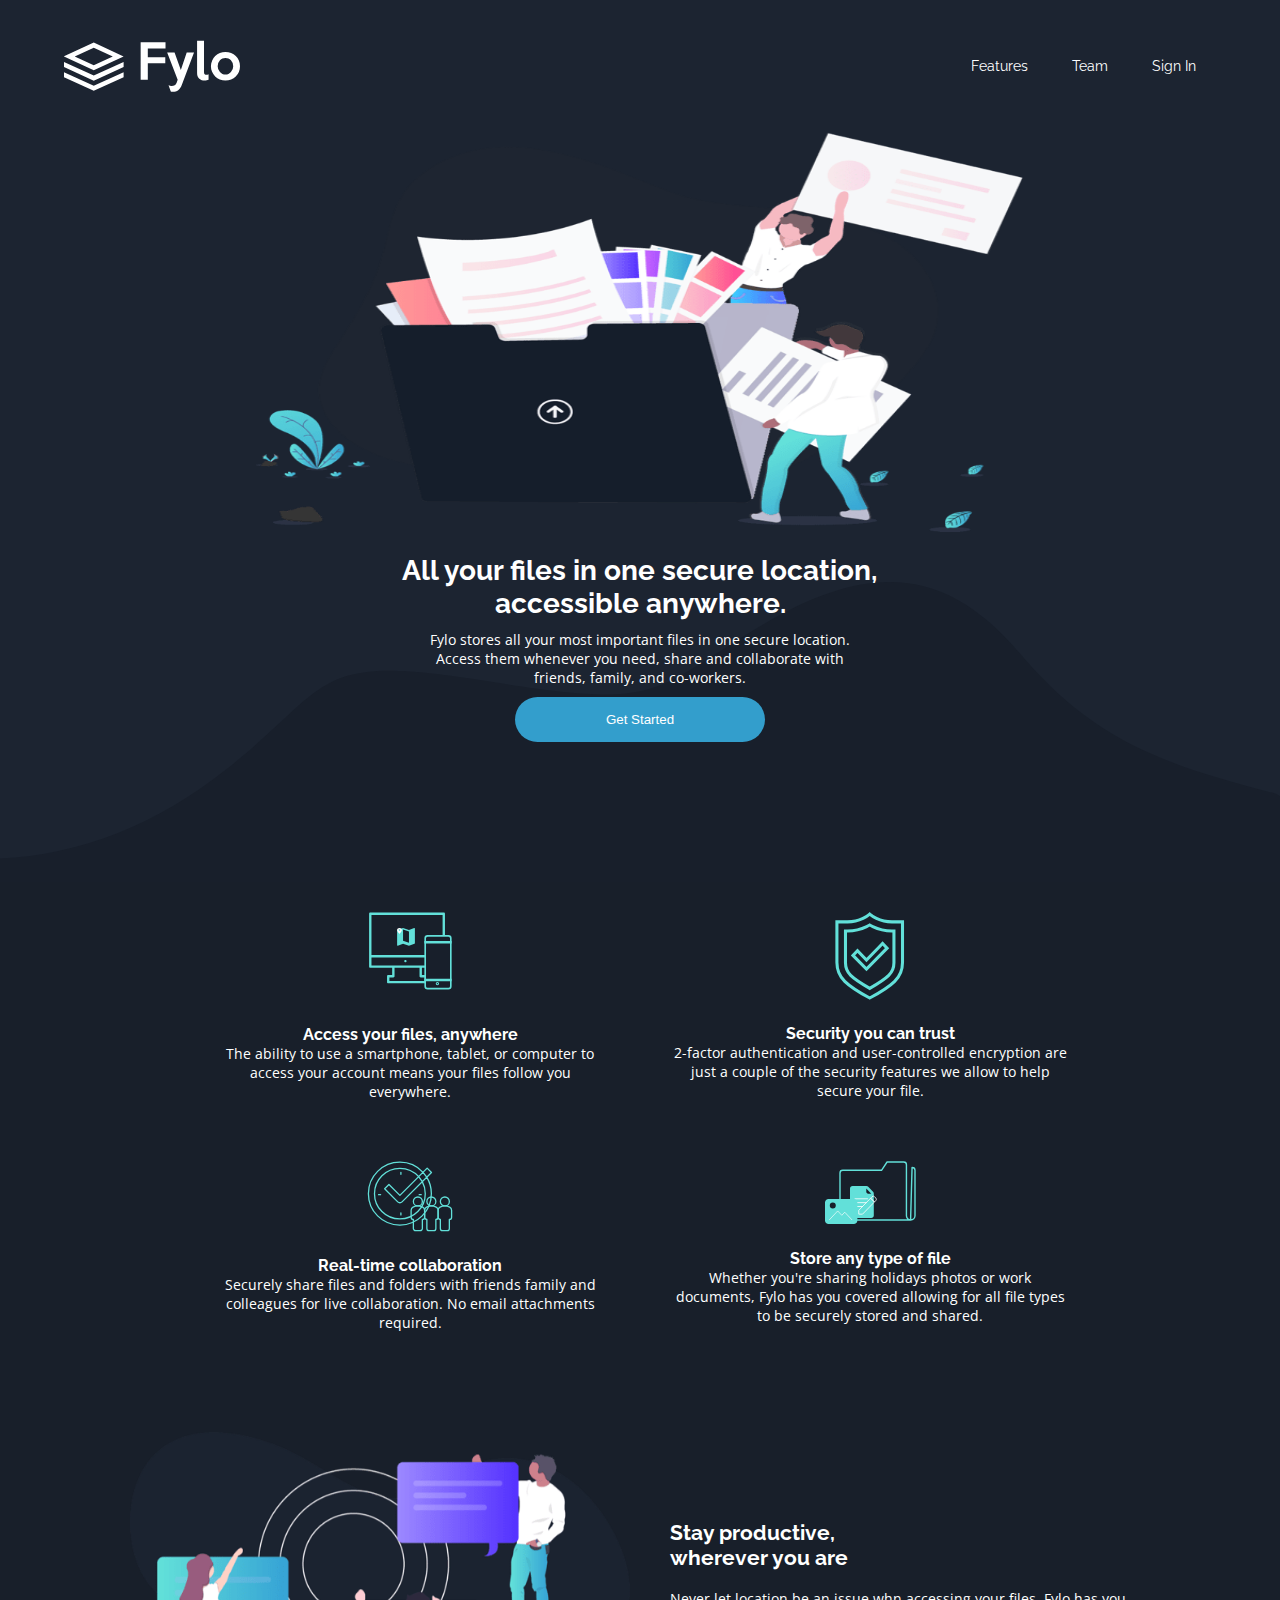
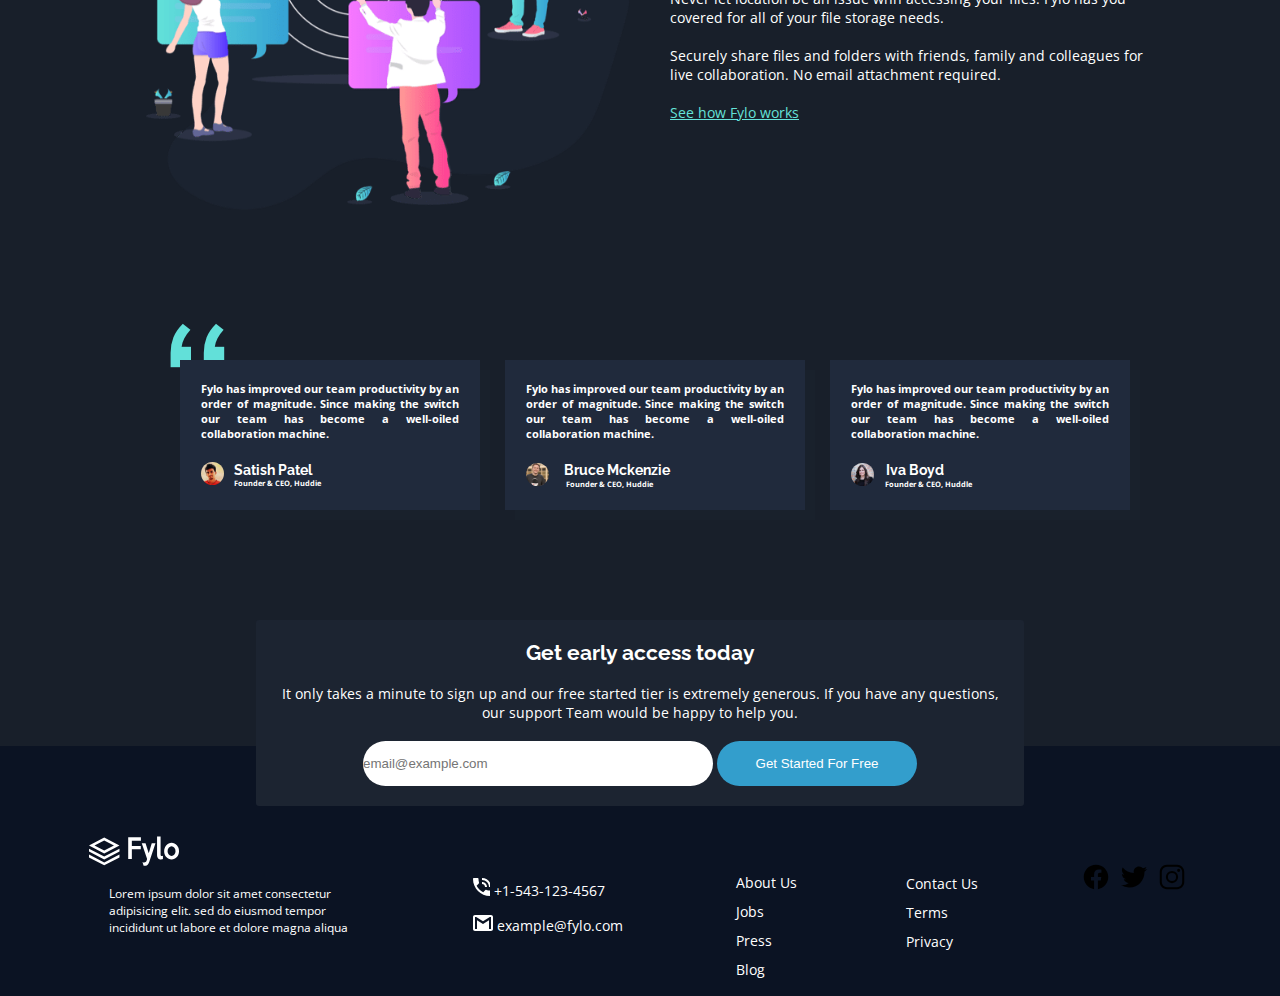
==== commit ee9e7b38: "Added media query" ====
--- a/index.html
+++ b/index.html
@@ -28,17 +28,31 @@
         </nav>
     </header>
 
-    <section class="main">
-        <img class="icon" src="images/illustration-intro.png" alt="">
-        <div>
-            <img src="images/bg-curvy-desktop.svg" alt="">
-            <h1>All your files in one secure location, accessible anywhere. </h1>
-            <br />
-            <p>Fylo stores all your most important files in one secure location. Access them wherever you need,
-                share and collaborate with friends, family, and co-workers.</p>
-            <button>Get Started</button>
-        </div>
-    </section>
+    <main class="main">
+        <!-- <img class="image_one" src="images/illustration-intro.png" alt=""> -->
+        <div class="intro">
+            <div class="intro_container">
+                <div>
+                    <h1>All your files in one secure location, accessible anywhere.</h1>
+                </div>
+                <div class="intro_container-2">
+                    <div>
+                        <p class="intro_paragraph">Fylo stores all your most important files in one secure location.
+                            Access
+                            them
+                            whenever you need,
+                            share
+                            and
+                            collaborate with friends, family, and co-workers.</p>
+                    </div>
+                    <!-- <img src="images/bg-curvy-desktop.svg" alt=""> -->
+                    <div>
+                        <button class="intro_button">Get Started</button>
+                    </div>
+                </div>
+            </div>
+        </div>
+    </main>
 
     <section class="menu">
 
@@ -94,58 +108,66 @@
 
     <section class="section-test">
         <img src="images/bg-quotes.png" alt="quotes" class="quote">
-        <div class="testimonial-i">
-            <div>
-                <h5 style="text-align: justify;">Fylo has improved our team productivity by<br><br>
-                    an order of magnitude. Since making the switch<br><br>
-                    our team has become a well-oiled<br><br>
-                    collaboration machine.
-                </h5>
-            </div>
-
-            <section class="test-sec">
-                <div>
-                    <img src="images/profile-1.jpg" alt="image-1" class="image-t">
-                </div>
-                <div>
-                    <h2>Satish Patel</h2><br>
-                    <h5 style="margin-left: 10px;">Founder & CEO, Huddie </h5>
-                </div>
-            </section>
-        </div>
-
-        <div class="testimonial-i">
-            <h5 style="text-align: justify;">Fylo has improved our team productivity by<br><br>
-                an order of magnitude. Since making the switch<br><br>
-                our team has become a well-oiled<br><br>
-                collaboration machine.
-            </h5>
-            <section class="test-sec">
-                <div>
-                    <img src="images/profile-2.jpg" alt="image-2" class="image-t">
-                </div>
-                <div>
-                    <h2 style="margin-left: 11px;">Bruce Mckenzie</h2><br>
-                    <h5>Founder & CEO, Huddie </h5>
-                </div>
-            </section>
-        </div>
-
-        <div class="testimonial-i">
-            <h5 style="text-align: justify;">Fylo has improved our team productivity by<br><br>
-                an order of magnitude. Since making the switch<br><br>
-                our team has become a well-oiled<br><br>
-                collaboration machine.
-            </h5>
-            <section class="test-sec">
-                <div>
-                    <img src="images/profile-3.jpg" alt="image-3" class="image-t">
-                </div>
-                <div>
-                    <h2>Iva Boyd</h2><br>
-                    <h5 style="margin-left: 19px;">Founder & CEO, Huddle </h5>
-                </div>
-            </section>
+        <div class="testimonial">
+            <div class="testimonial-i">
+                <div>
+                    <h5 style="text-align: justify;">Fylo has improved our team productivity by
+                        an order of magnitude. Since making the switch
+                        our team has become a well-oiled
+                        collaboration machine.
+                    </h5>
+                </div>
+
+                <section class="test-sec">
+                    <div>
+                        <img src="images/profile-1.jpg" alt="image-1" class="image-t">
+                    </div>
+                    <div>
+                        <h2 style="margin-right: 9px;">Satish Patel</h2>
+                        <h5 style="margin: 10px;">Founder & CEO, Huddie </h5>
+                    </div>
+                </section>
+            </div>
+
+            <div class="testimonial-i">
+                <div>
+                    <h5 style="text-align: justify;">Fylo has improved our team productivity by
+                        an order of magnitude. Since making the switch
+                        our team has become a well-oiled
+                        collaboration machine.
+                    </h5>
+                </div>
+
+                <section class="test-sec">
+                    <div>
+                        <img src="images/profile-2.jpg" alt="image-2" class="image-t">
+                    </div>
+                    <div>
+                        <h2 style="margin-left: 15px;">Bruce Mckenzie</h2>
+                        <h5 style="margin: 11px;">Founder & CEO, Huddie </h5>
+                    </div>
+                </section>
+            </div>
+
+            <div class="testimonial-i">
+                <div>
+                    <h5 style="text-align: justify;">Fylo has improved our team productivity by
+                        an order of magnitude. Since making the switch
+                        our team has become a well-oiled
+                        collaboration machine.
+                    </h5>
+                </div>
+
+                <section class="test-sec">
+                    <div>
+                        <img src="images/profile-3.jpg" alt="image-3" class="image-t">
+                    </div>
+                    <div>
+                        <h2 style="margin-right: 27px;">Iva Boyd</h2>
+                        <h5 style="margin: 11px;">Founder & CEO, Huddle </h5>
+                    </div>
+                </section>
+            </div>
         </div>
     </section>
 
@@ -167,12 +189,13 @@
     <section class="footer">
         <div class="left-side">
             <section class="footer-logo">
-                <svg width="176" height="52" xmlns="http://www.w3.org/2000/svg">
+                <img src="images/logo.svg" alt="">
+                <!-- <svg width="176" height="52" xmlns="http://www.w3.org/2000/svg">
                     <g fill="#FFF" fill-rule="evenodd">
                         <path
                             d="M0 16.372v.128l29.754 13.764 29.859-13.811v-.035L29.754 2.608 0 16.372zm10.727.064l19.028-8.802 19.03 8.802-19.031 8.801-19.027-8.801zM29.754 35.61L0 22.052v5.014l29.754 13.59L59.613 27.02v-5.015L29.754 35.61zm0 10.17L0 32.22v5.015l29.754 13.591L59.613 37.19v-5.014L29.754 45.78zM169.216 26.22a8.564 8.564 0 0 0-2.285-5.892 7.675 7.675 0 0 0-2.473-1.768 7.259 7.259 0 0 0-3.015-.636 7.259 7.259 0 0 0-3.015.636 7.674 7.674 0 0 0-2.473 1.768 8.565 8.565 0 0 0-2.285 5.893 8.564 8.564 0 0 0 2.285 5.893 7.674 7.674 0 0 0 2.473 1.767 7.258 7.258 0 0 0 3.015.637 7.258 7.258 0 0 0 3.015-.637 7.675 7.675 0 0 0 2.473-1.767 8.563 8.563 0 0 0 2.285-5.893zm6.784 0c0 2.044-.377 3.937-1.13 5.681a13.849 13.849 0 0 1-3.11 4.526c-1.319 1.273-2.866 2.279-4.64 3.017-1.775.739-3.667 1.108-5.677 1.108s-3.894-.37-5.653-1.108a14.659 14.659 0 0 1-4.617-3.04 14.116 14.116 0 0 1-3.11-4.55c-.753-1.744-1.13-3.622-1.13-5.633 0-1.98.385-3.842 1.154-5.586a14.718 14.718 0 0 1 3.133-4.573 14.457 14.457 0 0 1 4.617-3.064c1.759-.739 3.627-1.108 5.606-1.108 2.01 0 3.902.369 5.677 1.108 1.774.738 3.321 1.744 4.64 3.017 1.32 1.272 2.356 2.789 3.11 4.549.753 1.76 1.13 3.645 1.13 5.657zm-31.422 13.483a9.087 9.087 0 0 1-1.814.613 9.217 9.217 0 0 1-2.096.236c-1.005 0-1.971-.134-2.898-.4a6.347 6.347 0 0 1-2.426-1.297c-.69-.597-1.24-1.375-1.649-2.334-.408-.958-.612-2.113-.612-3.465V.717h6.925v31.16c0 1.132.228 1.91.683 2.334.456.425.997.637 1.625.637.786 0 1.54-.236 2.262-.707v5.562zM130.02 12.55l-12.249 32.386c-.91 2.42-2.104 4.164-3.58 5.233-1.476 1.068-3.235 1.603-5.277 1.603a8.4 8.4 0 0 1-1.036-.071 7.784 7.784 0 0 1-1.083-.212l-2.262-6.317a8.974 8.974 0 0 0 1.65.59 6.61 6.61 0 0 0 1.6.211c1.069 0 2.042-.243 2.922-.73.879-.488 1.554-1.391 2.025-2.711l.943-2.734-10.506-27.248h7.396l6.266 17.536 5.889-17.536h7.302zm-28.502-4.102H83.806v8.769h17.478v5.94H83.806v16.688h-7.16V2.179h24.873v6.27z" />
                     </g>
-                </svg>
+                </svg> -->
             </section>
             <section class="footer-2">
                 <div class="map">
@@ -187,7 +210,7 @@
         </div>
         <div class="middle1">
             <div class="phoneline">
-                <svg width="18" height="18" xmlns="http://www.w3.org/2000/svg">
+                <svg width="17" height="18" xmlns="http://www.w3.org/2000/svg">
                     <path
                         d="M17 12.5c-1.2 0-2.4-.2-3.6-.6-.3-.1-.7 0-1 .2l-2.2 2.2c-2.8-1.4-5.1-3.8-6.6-6.6l2.2-2.2c.3-.3.4-.7.2-1-.3-1.1-.5-2.3-.5-3.5 0-.6-.4-1-1-1H1C.4 0 0 .4 0 1c0 9.4 7.6 17 17 17 .6 0 1-.4 1-1v-3.5c0-.6-.4-1-1-1zM16 9h2c0-5-4-9-9-9v2c3.9 0 7 3.1 7 7zm-4 0h2c0-2.8-2.2-5-5-5v2c1.7 0 3 1.3 3 3z"
                         fill="#FFF" fill-rule="evenodd" />
@@ -214,7 +237,7 @@
                 <li><a href="#">Blog</a></li>
             </ul>
         </div>
-        <div class="middle2">
+        <div class="middle3">
             <ul>
                 <li><a href="#">Contact Us</a></li>
                 <li><a href="#">Terms</a></li>
@@ -222,32 +245,34 @@
             </ul>
         </div>
 
-        <div style="margin: 16px 10px;">
-            <svg xmlns="http://www.w3.org/2000/svg" class="ionicon" viewBox="0 0 512 512" class="social">
-                <title>Logo Facebook</title>
-                <path
-                    d="M480 257.35c0-123.7-100.3-224-224-224s-224 100.3-224 224c0 111.8 81.9 204.47 189 221.29V322.12h-56.89v-64.77H221V208c0-56.13 33.45-87.16 84.61-87.16 24.51 0 50.15 4.38 50.15 4.38v55.13H327.5c-27.81 0-36.51 17.26-36.51 35v42h62.12l-9.92 64.77H291v156.54c107.1-16.81 189-109.48 189-221.31z"
-                    fill-rule="evenodd" />
-            </svg>
-            <p>&nbsp;&nbsp;&nbsp;&nbsp;&nbsp;&nbsp;&nbsp;</p>
-        </div>
-        <div>
-            <svg xmlns="http://www.w3.org/2000/svg" class="ionicon" viewBox="0 0 512 512">
-                <title>Logo Twitter</title>
-                <path
-                    d="M496 109.5a201.8 201.8 0 01-56.55 15.3 97.51 97.51 0 0043.33-53.6 197.74 197.74 0 01-62.56 23.5A99.14 99.14 0 00348.31 64c-54.42 0-98.46 43.4-98.46 96.9a93.21 93.21 0 002.54 22.1 280.7 280.7 0 01-203-101.3A95.69 95.69 0 0036 130.4c0 33.6 17.53 63.3 44 80.7A97.5 97.5 0 0135.22 199v1.2c0 47 34 86.1 79 95a100.76 100.76 0 01-25.94 3.4 94.38 94.38 0 01-18.51-1.8c12.51 38.5 48.92 66.5 92.05 67.3A199.59 199.59 0 0139.5 405.6a203 203 0 01-23.5-1.4A278.68 278.68 0 00166.74 448c181.36 0 280.44-147.7 280.44-275.8 0-4.2-.11-8.4-.31-12.5A198.48 198.48 0 00496 109.5z" />
-            </svg>
-            <p>&nbsp;&nbsp;&nbsp;&nbsp;&nbsp;&nbsp;&nbsp;</p>
-        </div>
-        <div>
-            <svg xmlns="http://www.w3.org/2000/svg" class="ionicon" viewBox="0 0 512 512">
-                <title>Logo Instagram</title>
-                <path
-                    d="M349.33 69.33a93.62 93.62 0 0193.34 93.34v186.66a93.62 93.62 0 01-93.34 93.34H162.67a93.62 93.62 0 01-93.34-93.34V162.67a93.62 93.62 0 0193.34-93.34h186.66m0-37.33H162.67C90.8 32 32 90.8 32 162.67v186.66C32 421.2 90.8 480 162.67 480h186.66C421.2 480 480 421.2 480 349.33V162.67C480 90.8 421.2 32 349.33 32z" />
-                <path
-                    d="M377.33 162.67a28 28 0 1128-28 27.94 27.94 0 01-28 28zM256 181.33A74.67 74.67 0 11181.33 256 74.75 74.75 0 01256 181.33m0-37.33a112 112 0 10112 112 112 112 0 00-112-112z" />
-            </svg>
-            <p>&nbsp;&nbsp;&nbsp;&nbsp;&nbsp;&nbsp;&nbsp;</p>
+        <div class="social" style="margin-top: 35px;">
+            <div>
+                <svg xmlns="http://www.w3.org/2000/svg" class="ionicon" viewBox="0 0 512 512" class="social">
+                    <title>Logo Facebook</title>
+                    <path
+                        d="M480 257.35c0-123.7-100.3-224-224-224s-224 100.3-224 224c0 111.8 81.9 204.47 189 221.29V322.12h-56.89v-64.77H221V208c0-56.13 33.45-87.16 84.61-87.16 24.51 0 50.15 4.38 50.15 4.38v55.13H327.5c-27.81 0-36.51 17.26-36.51 35v42h62.12l-9.92 64.77H291v156.54c107.1-16.81 189-109.48 189-221.31z"
+                        fill-rule="evenodd" />
+                </svg>
+                <p>&nbsp;&nbsp;&nbsp;&nbsp;&nbsp;&nbsp;&nbsp;</p>
+            </div>
+            <div>
+                <svg xmlns="http://www.w3.org/2000/svg" class="ionicon" viewBox="0 0 512 512">
+                    <title>Logo Twitter</title>
+                    <path
+                        d="M496 109.5a201.8 201.8 0 01-56.55 15.3 97.51 97.51 0 0043.33-53.6 197.74 197.74 0 01-62.56 23.5A99.14 99.14 0 00348.31 64c-54.42 0-98.46 43.4-98.46 96.9a93.21 93.21 0 002.54 22.1 280.7 280.7 0 01-203-101.3A95.69 95.69 0 0036 130.4c0 33.6 17.53 63.3 44 80.7A97.5 97.5 0 0135.22 199v1.2c0 47 34 86.1 79 95a100.76 100.76 0 01-25.94 3.4 94.38 94.38 0 01-18.51-1.8c12.51 38.5 48.92 66.5 92.05 67.3A199.59 199.59 0 0139.5 405.6a203 203 0 01-23.5-1.4A278.68 278.68 0 00166.74 448c181.36 0 280.44-147.7 280.44-275.8 0-4.2-.11-8.4-.31-12.5A198.48 198.48 0 00496 109.5z" />
+                </svg>
+                <p>&nbsp;&nbsp;&nbsp;&nbsp;&nbsp;&nbsp;&nbsp;</p>
+            </div>
+            <div>
+                <svg xmlns="http://www.w3.org/2000/svg" class="ionicon" viewBox="0 0 512 512">
+                    <title>Logo Instagram</title>
+                    <path
+                        d="M349.33 69.33a93.62 93.62 0 0193.34 93.34v186.66a93.62 93.62 0 01-93.34 93.34H162.67a93.62 93.62 0 01-93.34-93.34V162.67a93.62 93.62 0 0193.34-93.34h186.66m0-37.33H162.67C90.8 32 32 90.8 32 162.67v186.66C32 421.2 90.8 480 162.67 480h186.66C421.2 480 480 421.2 480 349.33V162.67C480 90.8 421.2 32 349.33 32z" />
+                    <path
+                        d="M377.33 162.67a28 28 0 1128-28 27.94 27.94 0 01-28 28zM256 181.33A74.67 74.67 0 11181.33 256 74.75 74.75 0 01256 181.33m0-37.33a112 112 0 10112 112 112 112 0 00-112-112z" />
+                </svg>
+                <p>&nbsp;&nbsp;&nbsp;&nbsp;&nbsp;&nbsp;&nbsp;</p>
+            </div>
         </div>
     </section>
 
--- a/main.css
+++ b/main.css
@@ -22,6 +22,7 @@
 
 header {
     font-family: Raleway;
+    background-color: hsl(217, 28%, 15%);
     display: flex;
     justify-content: flex-end;
     align-items: center;
@@ -31,6 +32,10 @@
 .logo {
     cursor: pointer;
     margin-right: auto;
+}
+
+ul {
+    list-style-type: none;
 }
 
 .navlinks {
@@ -51,6 +56,7 @@
 .navlinks li a:hover {
     color: hsl(0, 0%, 100%);
     text-decoration: underline;
+    font-weight: bold;
 }
 
 /* .hero {
@@ -73,13 +79,67 @@
 } */
 
 /* i am having isue centering this */
-.icon {
-    display: flex;
-    justify-content: center;
-}
-
-
-
+/* .icon {
+    display: flex;
+    justify-content: center;
+} */
+
+.main {
+    background: hsl(217, 28%, 15%);
+    height: 750px;
+}
+
+.intro {
+    height: 750px;
+    background: no-repeat top/60% 400px url(images/illustration-intro.png), no-repeat bottom/100% 300px url(images/bg-curvy-desktop.svg);
+    display: flex;
+    flex-direction: column;
+    justify-content: center;
+}
+
+.intro_container {
+    height: 450px;
+    display: flex;
+    flex-direction: column;
+    align-items: center;
+    justify-content: flex-end;
+    margin-top: 20px;
+}
+
+h1 {
+    width: 500px;
+    word-wrap: break-word;
+    margin: auto;
+}
+
+.intro_container-2 {
+    margin-top: 10px;
+}
+
+.intro_paragraph {
+    width: 430px;
+    word-wrap: break-word;
+    margin: auto;
+    margin-bottom: 10px;
+}
+
+.intro_button {
+    width: 250px;
+    height: 45px;
+    background-color: hsl(198, 60%, 50%);
+    color: hsl(0, 0%, 100%);
+    border-radius: 3em;
+    border: none;
+}
+
+button:hover {
+    background-color: hsl(176, 68%, 64%);
+}
+
+h1,
+h2 {
+    font-family: Raleway;
+}
 
 button {
     transition: all 0.3s ease 0s;
@@ -89,7 +149,6 @@
     color: hsl(0, 0%, 100%);
     border-radius: 3em;
     border: none;
-    /* font-size: 100%; */
     cursor: pointer;
 }
 
@@ -98,7 +157,6 @@
 }
 
 .menu {
-    margin-top: 130px;
     display: flex;
     flex-flow: row wrap;
     justify-content: center;
@@ -110,6 +168,10 @@
     margin: 30px;
 }
 
+.menu img {
+    margin-bottom: 20px;
+}
+
 .files h3 {
     margin-top: 11px;
 }
@@ -117,6 +179,7 @@
 .illustration {
     text-align: center;
     margin: 70px;
+    margin-bottom: 150px;
     display: flex;
     align-items: center;
     justify-content: center;
@@ -150,38 +213,57 @@
 }
 
 .section-test {
+    margin: 50px;
+    display: flex;
+    align-items: center;
+    justify-content: center;
+}
+
+.quote {
     position: relative;
-    /* margin: 40px 0px 300px 0px; */
-    display: flex;
-    justify-content: center;
-    /* position: absolute; */
-    /* top: 30px; */
-    /* left: 110px; */
-    color: hsl(0, 0%, 66%);
-    /* margin: 100px 100px; */
-    align-items: flex-start;
+    left: 45px;
+    bottom: 90px;
+}
+
+.testimonial {
+    position: relative;
+    display: flex;
 }
 
 .testimonial-i {
+    font-size: 13px;
+    height: 150px;
+    width: 300px;
+    margin: 0px 25px 0px 0px;
     border: 1px solid hsl(219, 30%, 18%);
     background-color: hsl(219, 30%, 18%);
-    color: darkgrey;
-    font-size: 14px;
-    /* padding: 50px 30px;  */
-    margin: 0px 25px 0px 0px;
     box-shadow: 10px 10px #1d263440;
+    display: flex;
+    flex-flow: row wrap;
+}
+
+.testimonial-i h5 {
+    margin: 20px;
+    word-wrap: break-word;
 }
 
 .test-sec {
+    font-size: 9px;
     display: flex;
     background-color: hsl(219, 30%, 18%);
-    font-size: 8px;
-    margin-top: 30px;
+    align-items: center;
+    margin: 1px 20px;
+}
+
+.test-sec h5 {
+    position: relative;
+    bottom: 10px;
 }
 
 .image-t {
     width: 23px;
     border-radius: 50%;
+    margin-bottom: 20px;
 }
 
 .form {
@@ -209,34 +291,249 @@
     align-items: center;
 }
 
+.left-side {
+    margin-top: 30px;
+}
+
 .footer-logo {
-    background-image: url("logo.svg");
+    margin-right: 190px;
+    margin-bottom: 15px;
+}
+
+.footer-logo img {
+    height: 30px;
+    width: 90px;
 }
 
 .footer-2 {
     display: flex;
     justify-content: center;
+    font-size: 12px;
+    text-align: justify;
+}
+
+.middle1 {
+    margin-top: 70px;
 }
 
 .phoneline {
+    text-align: left;
     margin: 15px;
 }
 
-.middle2 li a {
+.middle2 {
+    margin-top: 110px;
+}
+
+.middle2 li {
+    margin: 10px;
+}
+
+.middle3 {
+    margin-top: 83px;
+}
+
+.middle3 li {
+    margin: 10px;
+}
+
+.middle2,
+.middle3 {
+    text-align: left;
+}
+
+.footer li a {
     transition: all 0.3s ease 0s;
     text-decoration: none;
     color: white;
 }
 
-.middle2 li a:hover {
-    color: hsl(0, 0%, 100%);
-}
-
-/* .quote {
-    margin-left: 100px;
-} */
+.footer li a:hover {
+    color: hsl(0, 0%, 100%);
+    font-weight: bold;
+}
 
 .social {
-    background-color: a;
     border-radius: 50%;
+    display: flex;
+}
+
+.social div {
+    margin: 5px;
+}
+
+.social svg {
+    color: hsl(0, 0%, 100%);
+}
+
+.social svg:hover {
+    color: hsl(176, 68%, 64%);
+}
+
+@media (max-width: 375px) {
+    .logo {
+        width: 80px;
+        height: 30px;
+        margin-bottom: 20px;
+    }
+
+    .navlinks {
+        margin-bottom: 20px;
+    }
+
+    .navlinks li {
+        padding: 9px;
+    }
+
+    .main {
+        height: 600px;
+    }
+
+    .intro {
+        height: 600px;
+    }
+
+    .intro {
+        background: no-repeat top/79% 295px url(images/illustration-intro.png), no-repeat bottom/100% 350px url(images/bg-curvy-desktop.svg);
+    }
+
+    h1 {
+        width: 350px;
+        word-wrap: break-word;
+        font-size: 25px;
+    }
+
+    .intro_paragraph {
+        width: 300px;
+        word-wrap: break-word;
+    }
+
+    .menu {
+        justify-content: center;
+        margin-top: 40px;
+    }
+
+    .menu img {
+        height: 60px;
+    }
+
+    .illustration {
+        display: flex;
+        flex-flow: column wrap;
+        align-content: center;
+    }
+
+    .illustration img {
+        width: 350px;
+        margin-top: 50px;
+        margin-left: 60px;
+    }
+
+    .text {
+        width: 15opx
+    }
+
+    .text h2 {
+        width: 350px;
+    }
+
+    .text p {
+        width: 300px;
+    }
+
+    .quote {
+        height: 25px;
+        position: relative;
+        left: 37px;
+        bottom: 250px;
+    }
+
+    .testimonial {
+        flex-flow: column wrap;
+        margin-right: 50px;
+    }
+
+    .testimonial-i {
+        margin: 25px 0px 0px 0px;
+        border: 1px solid hsl(219, 30%, 18%);
+        background-color: hsl(219, 30%, 18%);
+        box-shadow: 10px 10px #1d263440;
+        display: flex;
+        flex-flow: row wrap;
+    }
+
+    .form {
+        width: 320px;
+        height: 350px;
+    }
+
+    .form form {
+        padding: 15px;
+    }
+
+    .form p {
+        font-size: 13px;
+    }
+
+    .form input {
+        width: 270px;
+        margin-bottom: 20px;
+    }
+
+    .form button {
+        width: 270px;
+    }
+
+    .footer {
+        height: 780px;
+        flex-direction: column;
+        align-items: flex-start;
+        padding-left: 15px;
+    }
+
+    .footer-logo {
+        position: relative;
+        bottom: 15px;
+        left: 30px;
+    }
+
+    .footer-2 p {
+        font-size: 13px;
+    }
+
+    .footer-logo img {
+        height: 40px;
+        width: 100%;
+    }
+
+    .left-side {
+        margin-top: 0px;
+        position: relative;
+        top: 110px;
+    }
+
+    .middle1 {
+        margin-top: 0px;
+        position: relative;
+        top: 70px;
+    }
+
+    .middle2 {
+        margin-top: 15px;
+        position: relative;
+        top: 69px;
+    }
+
+    .middle3 {
+        margin-top: 0px;
+        position: relative;
+        top: 60px;
+    }
+
+    .social {
+        margin-top: 35px;
+        position: relative;
+        top: 45px;
+        left: 120px;
+    }
 }